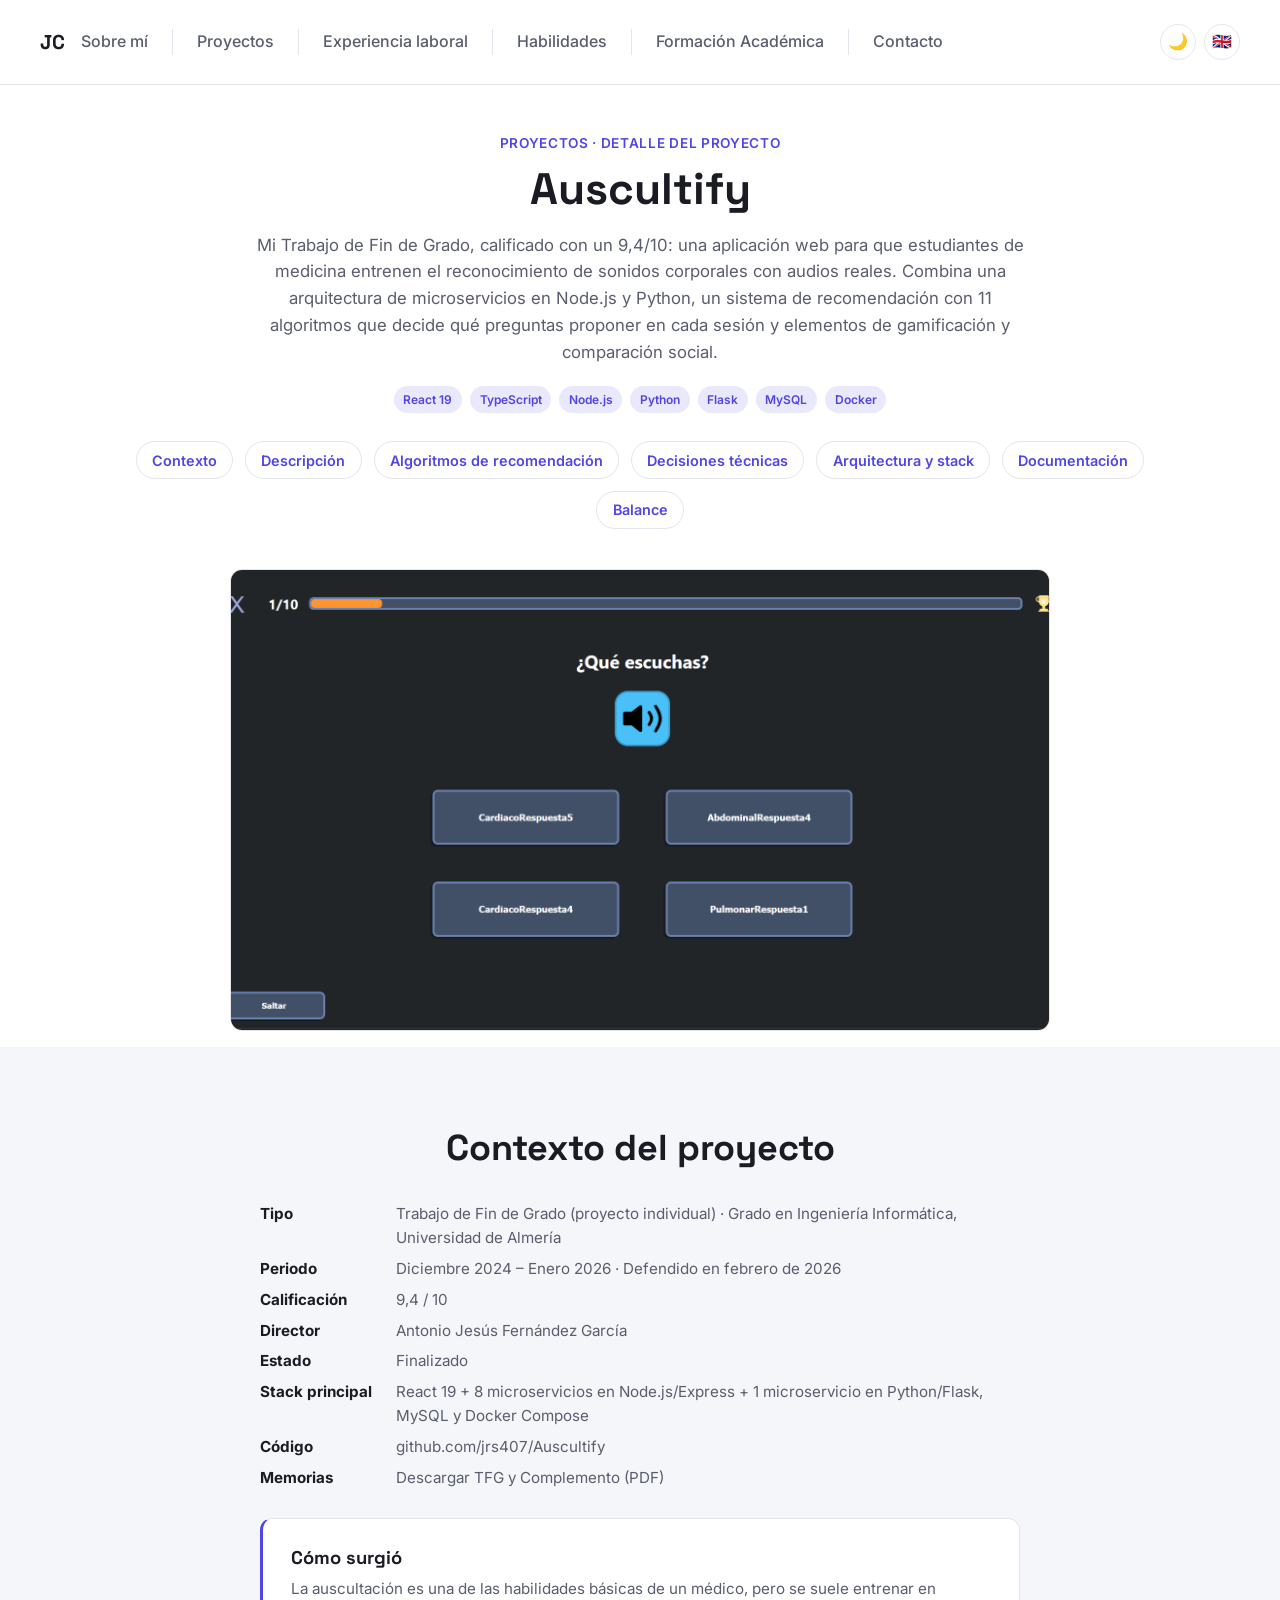
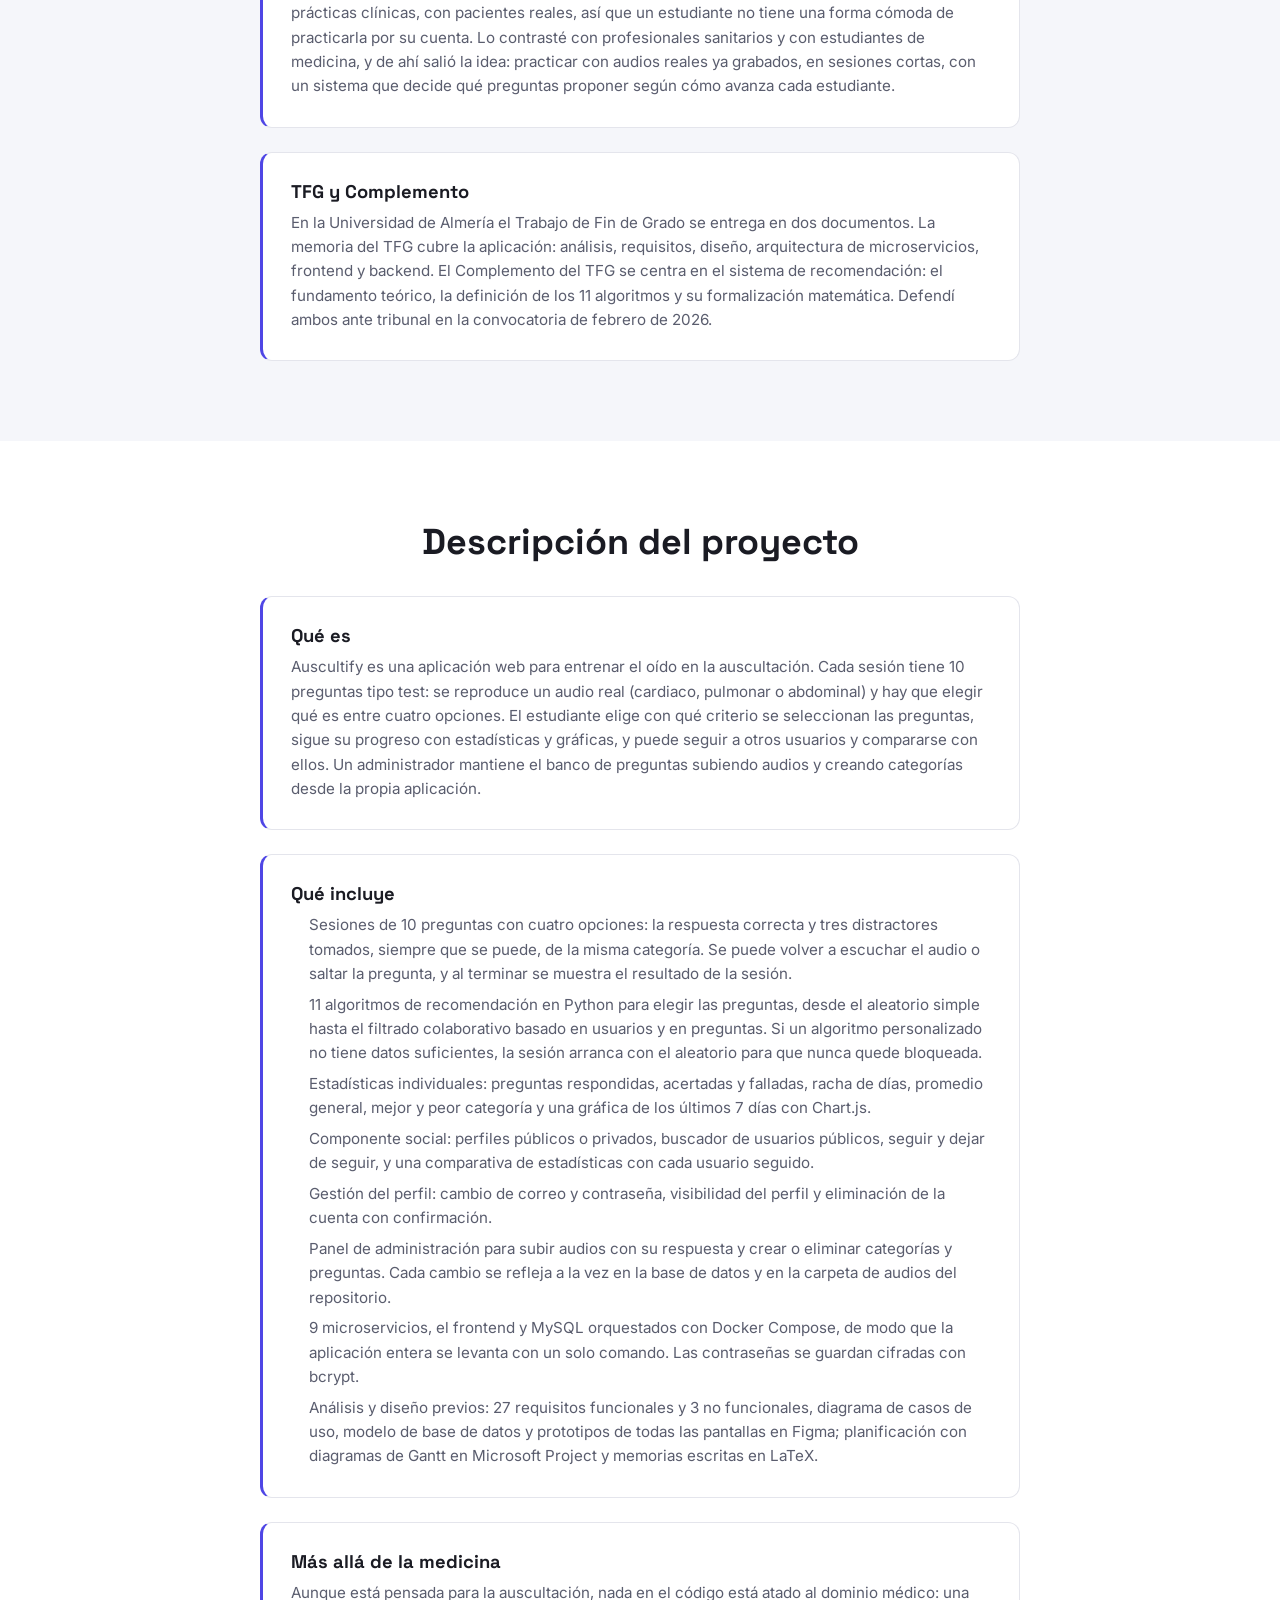
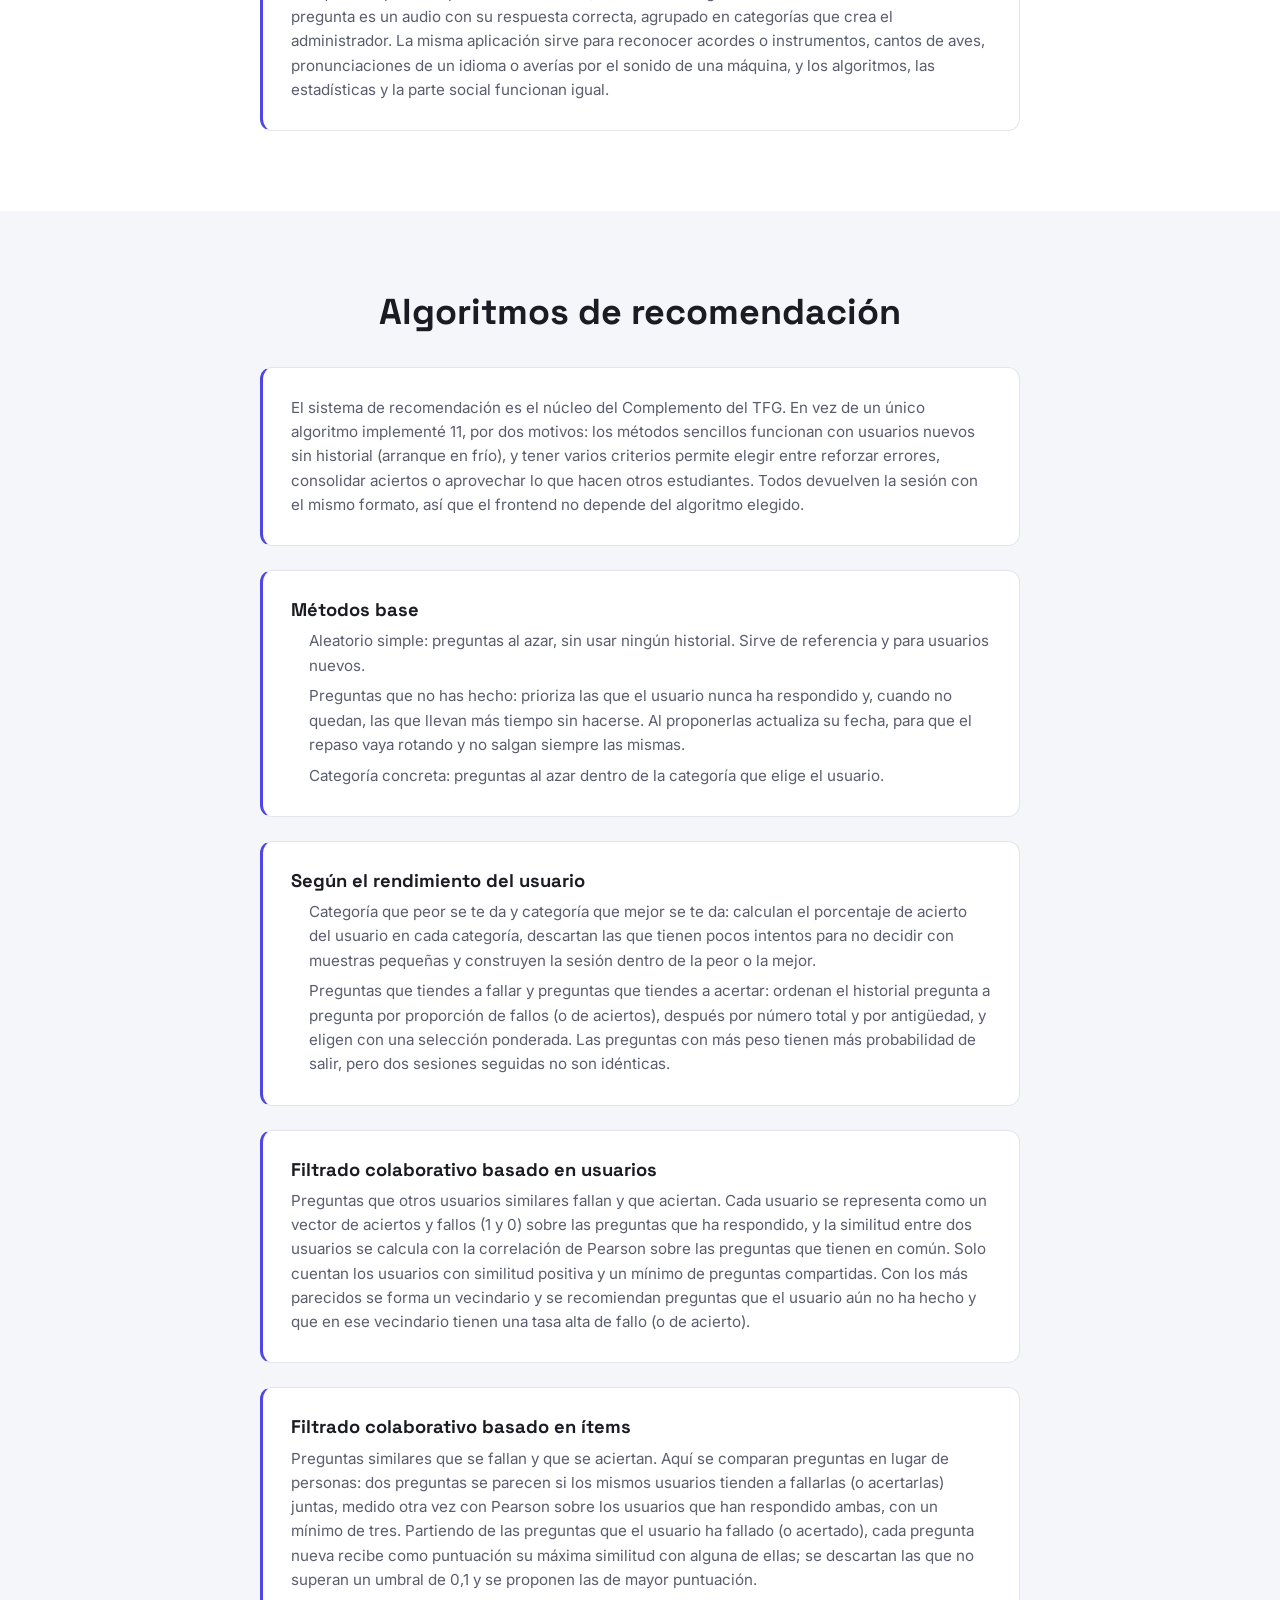
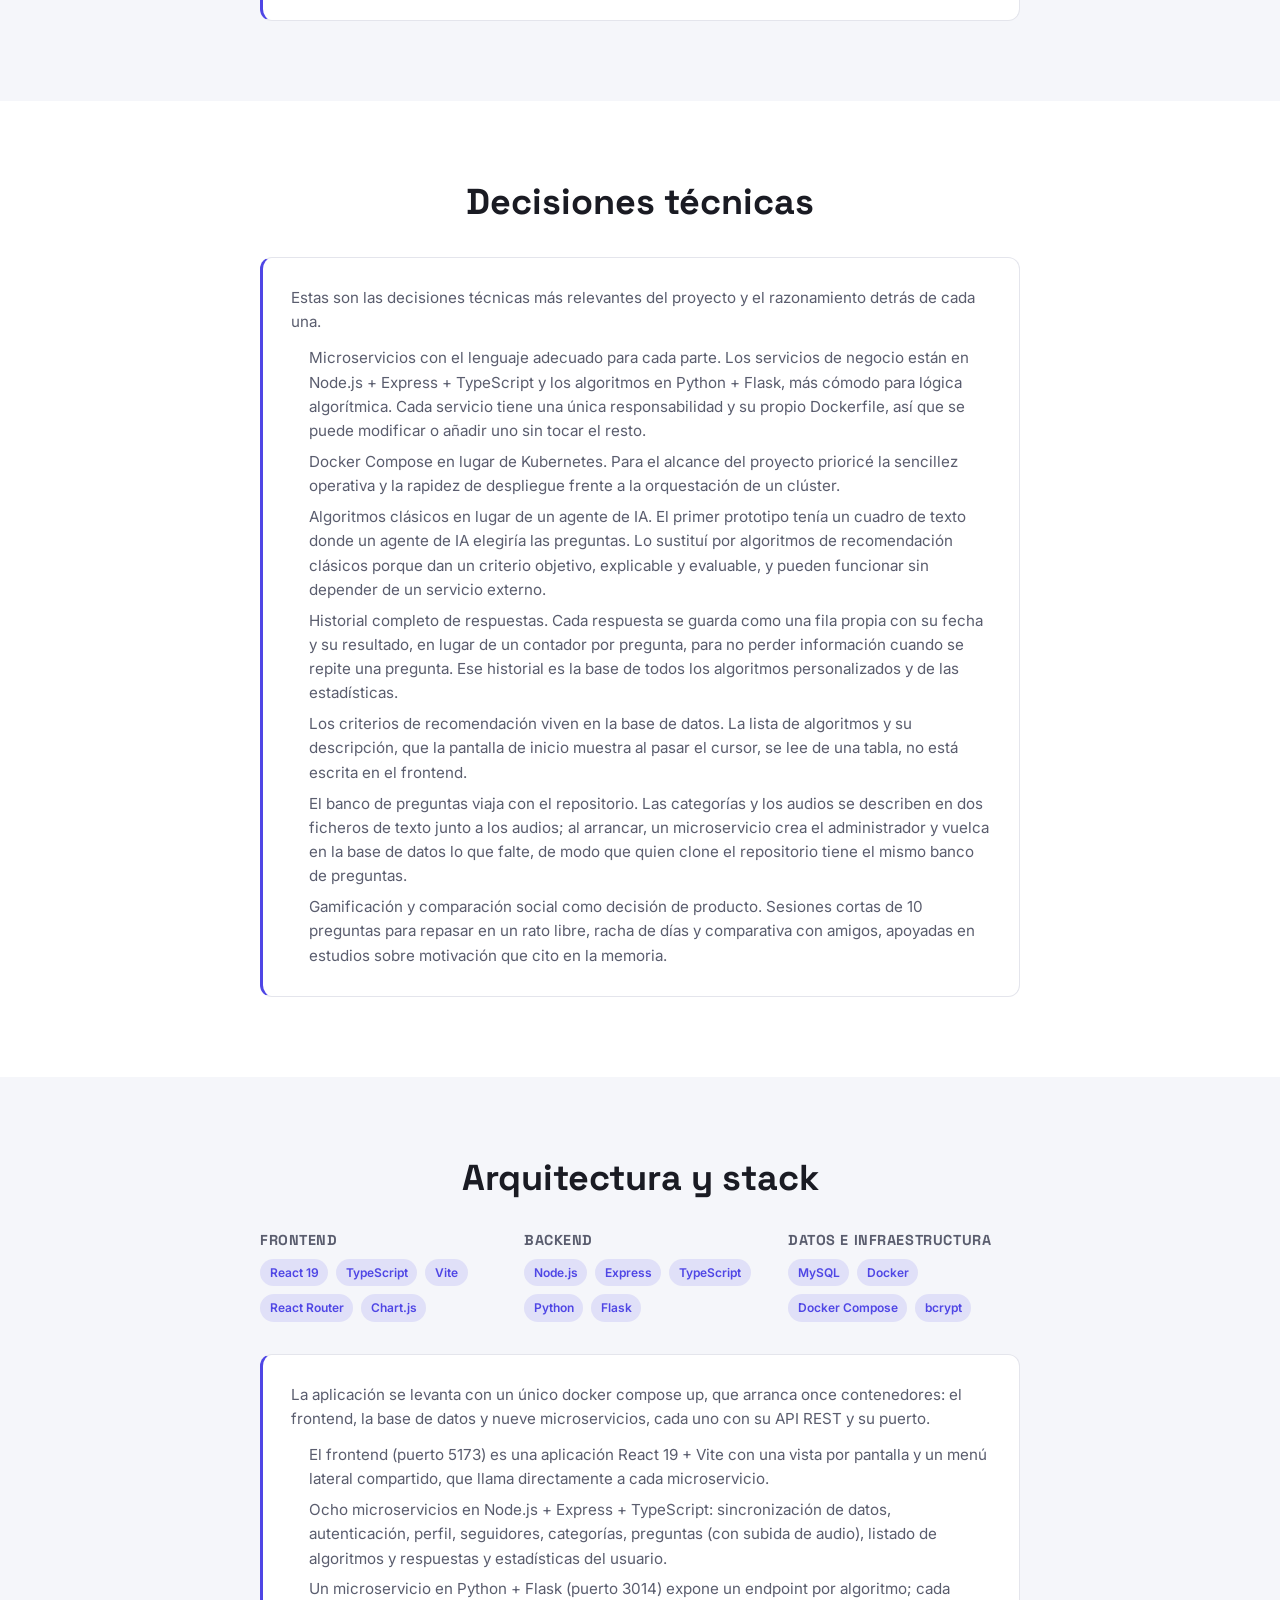
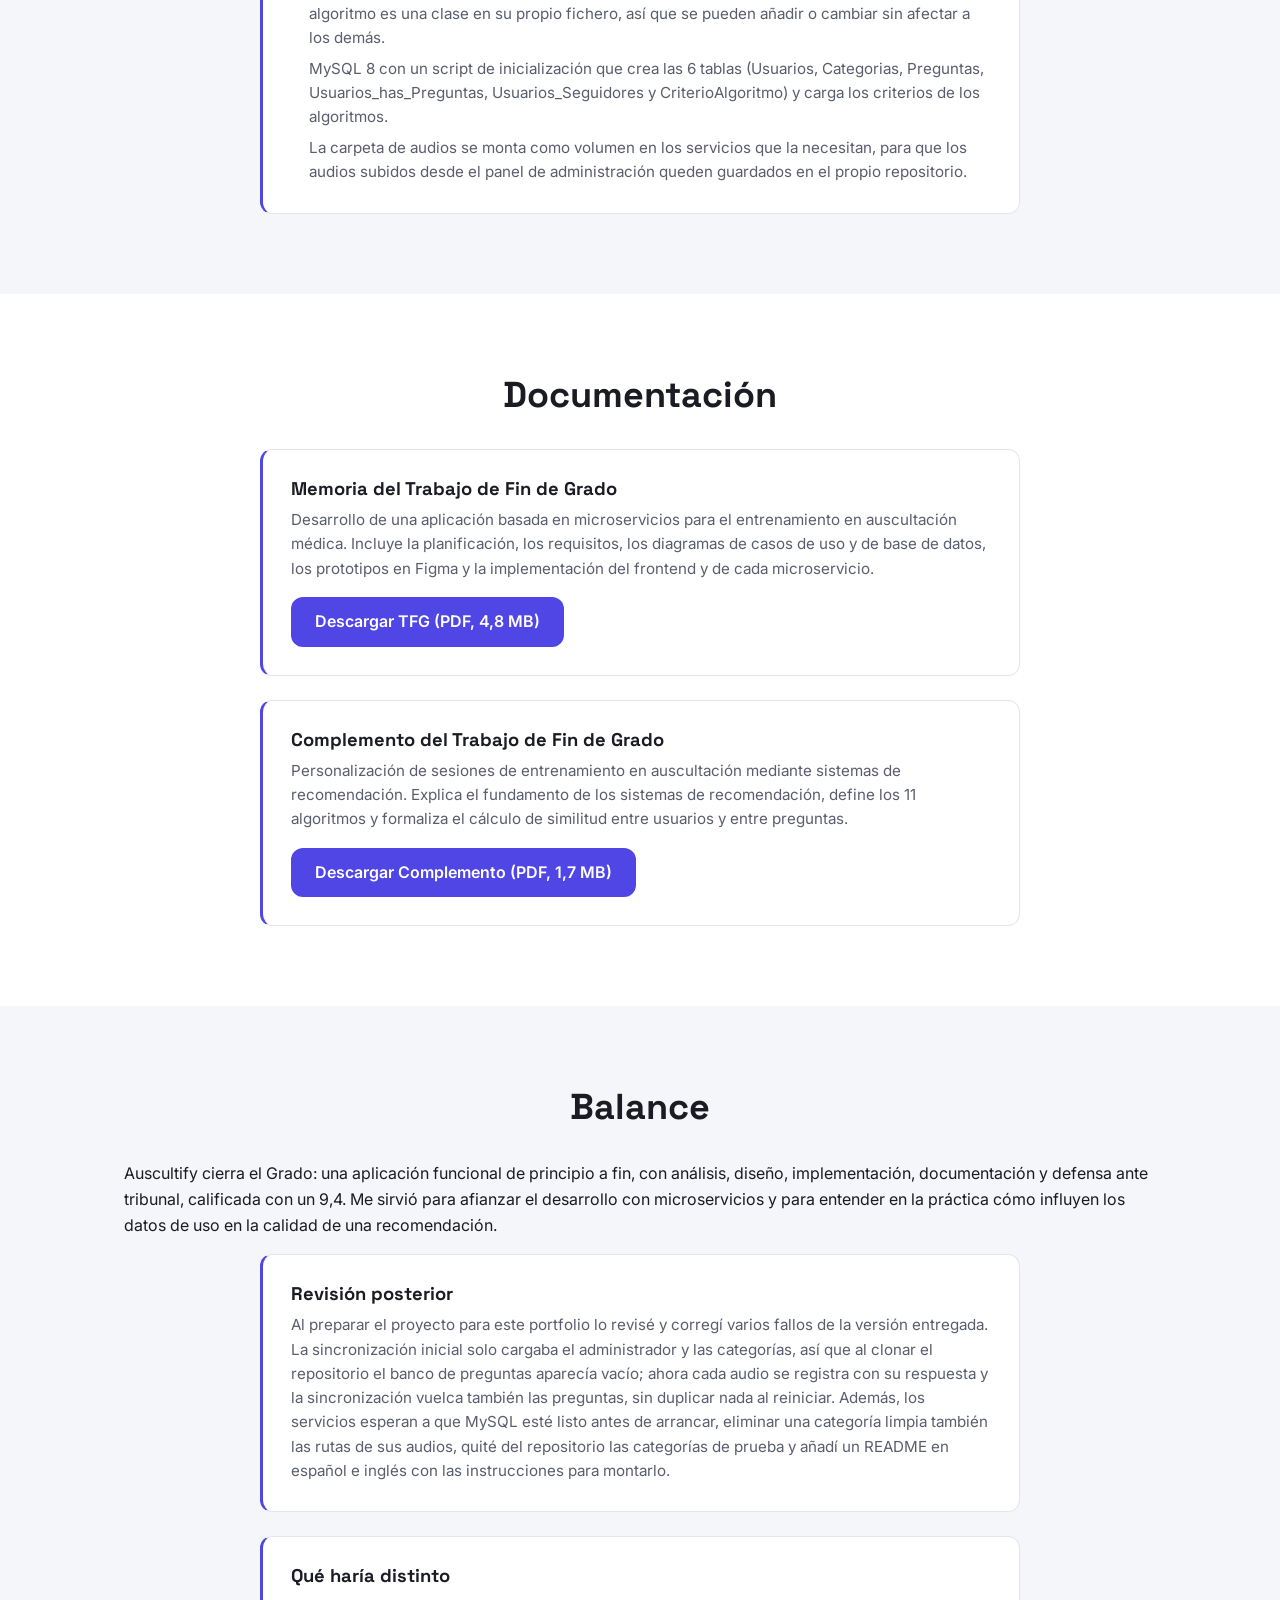
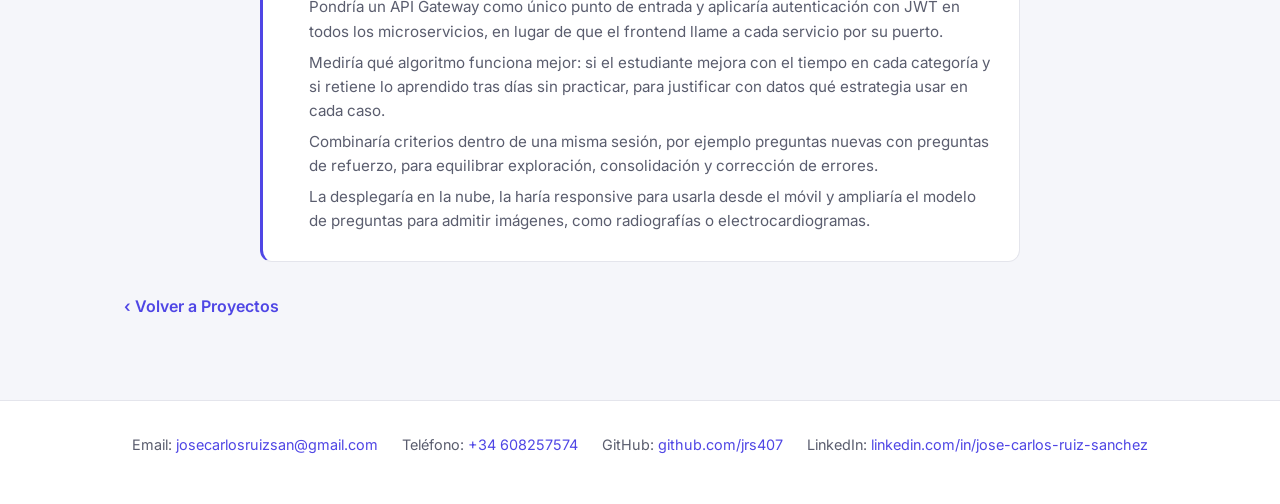
==== auscultify.html @ 60fac508 "Añadido tfg al portfolio" ====
<!DOCTYPE html>
<html lang="es" data-i18n-title="au.title">
<head>
  <meta charset="UTF-8" />
  <meta name="viewport" content="width=device-width, initial-scale=1.0" />
  <title>Auscultify · José Carlos Ruiz Sánchez</title>
  <meta name="description" content="Detalle de Auscultify, Trabajo de Fin de Grado de José Carlos Ruiz Sánchez calificado con 9,4/10: aplicación web para entrenar la auscultación médica con audios reales, 9 microservicios en Node.js y Python, 11 algoritmos de recomendación con filtrado colaborativo y despliegue con Docker Compose." />
  <meta name="author" content="José Carlos Ruiz Sánchez" />
  <meta name="keywords" content="Auscultify, Trabajo de Fin de Grado, TFG, auscultación, sistemas de recomendación, filtrado colaborativo, correlación de Pearson, microservicios, React 19, TypeScript, Node.js, Express, Python, Flask, MySQL, Docker Compose, Chart.js, José Carlos Ruiz Sánchez" />
  <link rel="canonical" href="https://jrs407.github.io/web-personal/auscultify.html" />

  <meta property="og:type" content="website" />
  <meta property="og:title" content="Auscultify · José Carlos Ruiz Sánchez" />
  <meta property="og:description" content="Auscultify (TFG, 9,4/10): entrenamiento en auscultación médica con audios reales, microservicios en Node.js y Python y 11 algoritmos de recomendación." />
  <meta property="og:url" content="https://jrs407.github.io/web-personal/auscultify.html" />
  <meta property="og:image" content="https://jrs407.github.io/web-personal/assets/img/Proyecto/auscultify.png" />
  <meta property="og:locale" content="es_ES" />

  <meta name="twitter:card" content="summary_large_image" />
  <meta name="twitter:title" content="Auscultify · José Carlos Ruiz Sánchez" />
  <meta name="twitter:description" content="Auscultify (TFG, 9,4/10): entrenamiento en auscultación médica con audios reales, microservicios en Node.js y Python y 11 algoritmos de recomendación." />
  <meta name="twitter:image" content="https://jrs407.github.io/web-personal/assets/img/Proyecto/auscultify.png" />

  <link rel="icon" href="data:," />
  <link rel="preconnect" href="https://fonts.googleapis.com" />
  <link rel="preconnect" href="https://fonts.gstatic.com" crossorigin />
  <link href="https://fonts.googleapis.com/css2?family=Space+Grotesk:wght@500;700&family=Inter:wght@400;500;600&display=swap" rel="stylesheet" />
  <link rel="stylesheet" href="assets/css/style.css" />
  <link rel="stylesheet" href="assets/css/experiencia.css" />
</head>
<body>
  <a class="skip-link" href="#main" data-i18n="skip">Saltar al contenido</a>

  <header class="site-header">
    <nav class="nav container">
      <a href="index.html" class="logo">JC</a>

      <ul class="nav-links" id="navLinks">
        <li><a href="index.html" data-i18n="nav.about">Sobre mí</a></li>
        <li><a href="proyectos.html" data-i18n="nav.projects">Proyectos</a></li>
        <li><a href="experiencia.html" data-i18n="nav.experience">Experiencia laboral</a></li>
        <li><a href="habilidades.html" data-i18n="nav.skills">Habilidades</a></li>
        <li><a href="formacion.html" data-i18n="nav.education">Formación Académica</a></li>
        <li><a href="contacto.html" data-i18n="nav.contact">Contacto</a></li>
      </ul>

      <div class="nav-actions">
        <button class="theme-toggle" id="themeToggle" data-i18n-label="themeToggle" aria-label="Cambiar tema">🌙</button>
        <button class="language-toggle" id="languageToggle" aria-label="Cambiar idioma">🇬🇧</button>
      </div>

      <button class="nav-toggle" id="navToggle" data-i18n-label="navToggle" aria-label="Abrir menú" aria-expanded="false">
        <span></span><span></span><span></span>
      </button>
    </nav>
  </header>

  <main id="main">
    <section class="exp-hero">
      <div class="container">
        <p class="exp-eyebrow" data-i18n="au.eyebrow">Proyectos · Detalle del proyecto</p>
        <h1 data-i18n="au.h1">Auscultify</h1>
        <p class="exp-lead" data-i18n="au.lead">
          Mi Trabajo de Fin de Grado, calificado con un 9,4/10: una aplicación
          web para que estudiantes de medicina entrenen el reconocimiento de
          sonidos corporales con audios reales. Combina una arquitectura de
          microservicios en Node.js y Python, un sistema de recomendación con
          11 algoritmos que decide qué preguntas proponer en cada sesión y
          elementos de gamificación y comparación social.
        </p>
        <ul class="exp-tags exp-hero-tags">
          <li>React 19</li>
          <li>TypeScript</li>
          <li>Node.js</li>
          <li>Python</li>
          <li>Flask</li>
          <li>MySQL</li>
          <li>Docker</li>
        </ul>
        <ul class="exp-detail-toc">
          <li><a href="#contexto" data-i18n="au.toc.context">Contexto</a></li>
          <li><a href="#descripcion" data-i18n="au.toc.description">Descripción</a></li>
          <li><a href="#algoritmos" data-i18n="au.toc.algorithms">Algoritmos de recomendación</a></li>
          <li><a href="#decisiones" data-i18n="au.toc.decisions">Decisiones técnicas</a></li>
          <li><a href="#arquitectura" data-i18n="au.toc.architecture">Arquitectura y stack</a></li>
          <li><a href="#documentacion" data-i18n="au.toc.docs">Documentación</a></li>
          <li><a href="#balance" data-i18n="au.toc.balance">Balance</a></li>
        </ul>

        <figure class="exp-hero-media">
          <button type="button" class="exp-hero-zoom" data-i18n-label="zoom.open" aria-label="Ampliar imagen">
            <img src="assets/img/Proyecto/auscultify.png" data-i18n-alt="au.hero.imgAlt" alt="Pantalla de una pregunta de Auscultify: botón para reproducir el audio y cuatro opciones de respuesta" draggable="false" />
          </button>
        </figure>
      </div>
    </section>

    <section class="section section-alt" id="contexto">
      <div class="container">
        <h2 class="section-title reveal-left" data-i18n="au.context.title">Contexto del proyecto</h2>

        <dl class="exp-detail-meta reveal-left">
          <dt data-i18n="au.context.type.dt">Tipo</dt>
          <dd data-i18n="au.context.type.dd">Trabajo de Fin de Grado (proyecto individual) · Grado en Ingeniería Informática, Universidad de Almería</dd>

          <dt data-i18n="au.context.period.dt">Periodo</dt>
          <dd data-i18n="au.context.period.dd">Diciembre 2024 – Enero 2026 · Defendido en febrero de 2026</dd>

          <dt data-i18n="au.context.grade.dt">Calificación</dt>
          <dd data-i18n="au.context.grade.dd">9,4 / 10</dd>

          <dt data-i18n="au.context.director.dt">Director</dt>
          <dd>Antonio Jesús Fernández García</dd>

          <dt data-i18n="au.context.status.dt">Estado</dt>
          <dd data-i18n="au.context.status.dd">Finalizado</dd>

          <dt data-i18n="au.context.stack.dt">Stack principal</dt>
          <dd data-i18n="au.context.stack.dd">React 19 + 8 microservicios en Node.js/Express + 1 microservicio en Python/Flask, MySQL y Docker Compose</dd>

          <dt data-i18n="au.context.code.dt">Código</dt>
          <dd><a href="https://github.com/jrs407/Auscultify" target="_blank" rel="noopener" data-i18n="au.context.code.dd">github.com/jrs407/Auscultify</a></dd>

          <dt data-i18n="au.context.docs.dt">Memorias</dt>
          <dd><a href="#documentacion" data-i18n="au.context.docs.dd">Descargar TFG y Complemento (PDF)</a></dd>
        </dl>

        <div class="exp-detail-card reveal-left reveal-2">
          <h3 data-i18n="au.context.origin.h3">Cómo surgió</h3>
          <p data-i18n="au.context.origin.p">
            La auscultación es una de las habilidades básicas de un médico, pero
            se suele entrenar en prácticas clínicas, con pacientes reales, así
            que un estudiante no tiene una forma cómoda de practicarla por su
            cuenta. Lo contrasté con profesionales sanitarios y con estudiantes
            de medicina, y de ahí salió la idea: practicar con audios reales ya
            grabados, en sesiones cortas, con un sistema que decide qué
            preguntas proponer según cómo avanza cada estudiante.
          </p>
        </div>

        <div class="exp-detail-card reveal-left reveal-3">
          <h3 data-i18n="au.context.parts.h3">TFG y Complemento</h3>
          <p data-i18n="au.context.parts.p">
            En la Universidad de Almería el Trabajo de Fin de Grado se entrega
            en dos documentos. La memoria del TFG cubre la aplicación: análisis,
            requisitos, diseño, arquitectura de microservicios, frontend y
            backend. El Complemento del TFG se centra en el sistema de
            recomendación: el fundamento teórico, la definición de los 11
            algoritmos y su formalización matemática. Defendí ambos ante
            tribunal en la convocatoria de febrero de 2026.
          </p>
        </div>
      </div>
    </section>

    <section class="section" id="descripcion">
      <div class="container">
        <h2 class="section-title reveal-left" data-i18n="au.desc.title">Descripción del proyecto</h2>

        <div class="exp-detail-card reveal-left">
          <h3 data-i18n="au.desc.what.h3">Qué es</h3>
          <p data-i18n="au.desc.what.p">
            Auscultify es una aplicación web para entrenar el oído en la
            auscultación. Cada sesión tiene 10 preguntas tipo test: se reproduce
            un audio real (cardiaco, pulmonar o abdominal) y hay que elegir qué
            es entre cuatro opciones. El estudiante elige con qué criterio se
            seleccionan las preguntas, sigue su progreso con estadísticas y
            gráficas, y puede seguir a otros usuarios y compararse con ellos.
            Un administrador mantiene el banco de preguntas subiendo audios y
            creando categorías desde la propia aplicación.
          </p>
        </div>

        <div class="exp-detail-card reveal-left reveal-2">
          <h3 data-i18n="au.desc.includes.h3">Qué incluye</h3>
          <ul>
            <li data-i18n="au.desc.includes.li1">Sesiones de 10 preguntas con cuatro opciones: la respuesta correcta y tres distractores tomados, siempre que se puede, de la misma categoría. Se puede volver a escuchar el audio o saltar la pregunta, y al terminar se muestra el resultado de la sesión.</li>
            <li data-i18n="au.desc.includes.li2">11 algoritmos de recomendación en Python para elegir las preguntas, desde el aleatorio simple hasta el filtrado colaborativo basado en usuarios y en preguntas. Si un algoritmo personalizado no tiene datos suficientes, la sesión arranca con el aleatorio para que nunca quede bloqueada.</li>
            <li data-i18n="au.desc.includes.li3">Estadísticas individuales: preguntas respondidas, acertadas y falladas, racha de días, promedio general, mejor y peor categoría y una gráfica de los últimos 7 días con Chart.js.</li>
            <li data-i18n="au.desc.includes.li4">Componente social: perfiles públicos o privados, buscador de usuarios públicos, seguir y dejar de seguir, y una comparativa de estadísticas con cada usuario seguido.</li>
            <li data-i18n="au.desc.includes.li5">Gestión del perfil: cambio de correo y contraseña, visibilidad del perfil y eliminación de la cuenta con confirmación.</li>
            <li data-i18n="au.desc.includes.li6">Panel de administración para subir audios con su respuesta y crear o eliminar categorías y preguntas. Cada cambio se refleja a la vez en la base de datos y en la carpeta de audios del repositorio.</li>
            <li data-i18n="au.desc.includes.li7">9 microservicios, el frontend y MySQL orquestados con Docker Compose, de modo que la aplicación entera se levanta con un solo comando. Las contraseñas se guardan cifradas con bcrypt.</li>
            <li data-i18n="au.desc.includes.li8">Análisis y diseño previos: 27 requisitos funcionales y 3 no funcionales, diagrama de casos de uso, modelo de base de datos y prototipos de todas las pantallas en Figma; planificación con diagramas de Gantt en Microsoft Project y memorias escritas en LaTeX.</li>
          </ul>
        </div>

        <div class="exp-detail-card reveal-left reveal-3">
          <h3 data-i18n="au.desc.beyond.h3">Más allá de la medicina</h3>
          <p data-i18n="au.desc.beyond.p">
            Aunque está pensada para la auscultación, nada en el código está
            atado al dominio médico: una pregunta es un audio con su respuesta
            correcta, agrupado en categorías que crea el administrador. La misma
            aplicación sirve para reconocer acordes o instrumentos, cantos de
            aves, pronunciaciones de un idioma o averías por el sonido de una
            máquina, y los algoritmos, las estadísticas y la parte social
            funcionan igual.
          </p>
        </div>
      </div>
    </section>

    <section class="section section-alt" id="algoritmos">
      <div class="container">
        <h2 class="section-title reveal-left" data-i18n="au.algo.title">Algoritmos de recomendación</h2>

        <div class="exp-detail-card reveal-left">
          <p data-i18n="au.algo.p">
            El sistema de recomendación es el núcleo del Complemento del TFG.
            En vez de un único algoritmo implementé 11, por dos motivos: los
            métodos sencillos funcionan con usuarios nuevos sin historial
            (arranque en frío), y tener varios criterios permite elegir entre
            reforzar errores, consolidar aciertos o aprovechar lo que hacen
            otros estudiantes. Todos devuelven la sesión con el mismo formato,
            así que el frontend no depende del algoritmo elegido.
          </p>
        </div>

        <div class="exp-detail-card reveal-left reveal-2">
          <h3 data-i18n="au.algo.base.h3">Métodos base</h3>
          <ul>
            <li data-i18n="au.algo.base.li1">Aleatorio simple: preguntas al azar, sin usar ningún historial. Sirve de referencia y para usuarios nuevos.</li>
            <li data-i18n="au.algo.base.li2">Preguntas que no has hecho: prioriza las que el usuario nunca ha respondido y, cuando no quedan, las que llevan más tiempo sin hacerse. Al proponerlas actualiza su fecha, para que el repaso vaya rotando y no salgan siempre las mismas.</li>
            <li data-i18n="au.algo.base.li3">Categoría concreta: preguntas al azar dentro de la categoría que elige el usuario.</li>
          </ul>
        </div>

        <div class="exp-detail-card reveal-left reveal-2">
          <h3 data-i18n="au.algo.perf.h3">Según el rendimiento del usuario</h3>
          <ul>
            <li data-i18n="au.algo.perf.li1">Categoría que peor se te da y categoría que mejor se te da: calculan el porcentaje de acierto del usuario en cada categoría, descartan las que tienen pocos intentos para no decidir con muestras pequeñas y construyen la sesión dentro de la peor o la mejor.</li>
            <li data-i18n="au.algo.perf.li2">Preguntas que tiendes a fallar y preguntas que tiendes a acertar: ordenan el historial pregunta a pregunta por proporción de fallos (o de aciertos), después por número total y por antigüedad, y eligen con una selección ponderada. Las preguntas con más peso tienen más probabilidad de salir, pero dos sesiones seguidas no son idénticas.</li>
          </ul>
        </div>

        <div class="exp-detail-card reveal-left reveal-3">
          <h3 data-i18n="au.algo.user.h3">Filtrado colaborativo basado en usuarios</h3>
          <p data-i18n="au.algo.user.p">
            Preguntas que otros usuarios similares fallan y que aciertan. Cada
            usuario se representa como un vector de aciertos y fallos (1 y 0)
            sobre las preguntas que ha respondido, y la similitud entre dos
            usuarios se calcula con la correlación de Pearson sobre las
            preguntas que tienen en común. Solo cuentan los usuarios con
            similitud positiva y un mínimo de preguntas compartidas. Con los
            más parecidos se forma un vecindario y se recomiendan preguntas que
            el usuario aún no ha hecho y que en ese vecindario tienen una tasa
            alta de fallo (o de acierto).
          </p>
        </div>

        <div class="exp-detail-card reveal-left reveal-3">
          <h3 data-i18n="au.algo.item.h3">Filtrado colaborativo basado en ítems</h3>
          <p data-i18n="au.algo.item.p">
            Preguntas similares que se fallan y que se aciertan. Aquí se
            comparan preguntas en lugar de personas: dos preguntas se parecen
            si los mismos usuarios tienden a fallarlas (o acertarlas) juntas,
            medido otra vez con Pearson sobre los usuarios que han respondido
            ambas, con un mínimo de tres. Partiendo de las preguntas que el
            usuario ha fallado (o acertado), cada pregunta nueva recibe como
            puntuación su máxima similitud con alguna de ellas; se descartan
            las que no superan un umbral de 0,1 y se proponen las de mayor
            puntuación.
          </p>
        </div>
      </div>
    </section>

    <section class="section" id="decisiones">
      <div class="container">
        <h2 class="section-title reveal-left" data-i18n="au.decisions.title">Decisiones técnicas</h2>

        <div class="exp-detail-card reveal-left">
          <p data-i18n="au.decisions.p">
            Estas son las decisiones técnicas más relevantes del proyecto y el
            razonamiento detrás de cada una.
          </p>
          <ul>
            <li data-i18n="au.decisions.li1">Microservicios con el lenguaje adecuado para cada parte. Los servicios de negocio están en Node.js + Express + TypeScript y los algoritmos en Python + Flask, más cómodo para lógica algorítmica. Cada servicio tiene una única responsabilidad y su propio Dockerfile, así que se puede modificar o añadir uno sin tocar el resto.</li>
            <li data-i18n="au.decisions.li2">Docker Compose en lugar de Kubernetes. Para el alcance del proyecto prioricé la sencillez operativa y la rapidez de despliegue frente a la orquestación de un clúster.</li>
            <li data-i18n="au.decisions.li3">Algoritmos clásicos en lugar de un agente de IA. El primer prototipo tenía un cuadro de texto donde un agente de IA elegiría las preguntas. Lo sustituí por algoritmos de recomendación clásicos porque dan un criterio objetivo, explicable y evaluable, y pueden funcionar sin depender de un servicio externo.</li>
            <li data-i18n="au.decisions.li4">Historial completo de respuestas. Cada respuesta se guarda como una fila propia con su fecha y su resultado, en lugar de un contador por pregunta, para no perder información cuando se repite una pregunta. Ese historial es la base de todos los algoritmos personalizados y de las estadísticas.</li>
            <li data-i18n="au.decisions.li5">Los criterios de recomendación viven en la base de datos. La lista de algoritmos y su descripción, que la pantalla de inicio muestra al pasar el cursor, se lee de una tabla, no está escrita en el frontend.</li>
            <li data-i18n="au.decisions.li6">El banco de preguntas viaja con el repositorio. Las categorías y los audios se describen en dos ficheros de texto junto a los audios; al arrancar, un microservicio crea el administrador y vuelca en la base de datos lo que falte, de modo que quien clone el repositorio tiene el mismo banco de preguntas.</li>
            <li data-i18n="au.decisions.li7">Gamificación y comparación social como decisión de producto. Sesiones cortas de 10 preguntas para repasar en un rato libre, racha de días y comparativa con amigos, apoyadas en estudios sobre motivación que cito en la memoria.</li>
          </ul>
        </div>
      </div>
    </section>

    <section class="section section-alt" id="arquitectura">
      <div class="container">
        <h2 class="section-title reveal-left" data-i18n="au.arch.title">Arquitectura y stack</h2>

        <div class="exp-detail-tech reveal-left">
          <div>
            <h3 data-i18n="au.arch.frontend.h3">Frontend</h3>
            <ul class="exp-tags">
              <li>React 19</li>
              <li>TypeScript</li>
              <li>Vite</li>
              <li>React Router</li>
              <li>Chart.js</li>
            </ul>
          </div>
          <div>
            <h3 data-i18n="au.arch.backend.h3">Backend</h3>
            <ul class="exp-tags">
              <li>Node.js</li>
              <li>Express</li>
              <li>TypeScript</li>
              <li>Python</li>
              <li>Flask</li>
            </ul>
          </div>
          <div>
            <h3 data-i18n="au.arch.infra.h3">Datos e infraestructura</h3>
            <ul class="exp-tags">
              <li>MySQL</li>
              <li>Docker</li>
              <li>Docker Compose</li>
              <li>bcrypt</li>
            </ul>
          </div>
        </div>

        <div class="exp-detail-card reveal-left">
          <p data-i18n="au.arch.detail.p">
            La aplicación se levanta con un único docker compose up, que arranca
            once contenedores: el frontend, la base de datos y nueve
            microservicios, cada uno con su API REST y su puerto.
          </p>
          <ul>
            <li data-i18n="au.arch.detail.li1">El frontend (puerto 5173) es una aplicación React 19 + Vite con una vista por pantalla y un menú lateral compartido, que llama directamente a cada microservicio.</li>
            <li data-i18n="au.arch.detail.li2">Ocho microservicios en Node.js + Express + TypeScript: sincronización de datos, autenticación, perfil, seguidores, categorías, preguntas (con subida de audio), listado de algoritmos y respuestas y estadísticas del usuario.</li>
            <li data-i18n="au.arch.detail.li3">Un microservicio en Python + Flask (puerto 3014) expone un endpoint por algoritmo; cada algoritmo es una clase en su propio fichero, así que se pueden añadir o cambiar sin afectar a los demás.</li>
            <li data-i18n="au.arch.detail.li4">MySQL 8 con un script de inicialización que crea las 6 tablas (Usuarios, Categorias, Preguntas, Usuarios_has_Preguntas, Usuarios_Seguidores y CriterioAlgoritmo) y carga los criterios de los algoritmos.</li>
            <li data-i18n="au.arch.detail.li5">La carpeta de audios se monta como volumen en los servicios que la necesitan, para que los audios subidos desde el panel de administración queden guardados en el propio repositorio.</li>
          </ul>
        </div>
      </div>
    </section>

    <section class="section" id="documentacion">
      <div class="container">
        <h2 class="section-title reveal-left" data-i18n="au.docs.title">Documentación</h2>

        <div class="exp-detail-card reveal-left">
          <h3 data-i18n="au.docs.tfg.h3">Memoria del Trabajo de Fin de Grado</h3>
          <p data-i18n="au.docs.tfg.p">
            Desarrollo de una aplicación basada en microservicios para el
            entrenamiento en auscultación médica. Incluye la planificación, los
            requisitos, los diagramas de casos de uso y de base de datos, los
            prototipos en Figma y la implementación del frontend y de cada
            microservicio.
          </p>
          <div class="exp-downloads">
            <a class="btn btn-primary" href="assets/TFG%20y%20CTFG/TFG_Jose_Carlos_Ruiz_Sanchez-1.pdf" download data-i18n="au.docs.tfg.cta">Descargar TFG (PDF, 4,8 MB)</a>
          </div>
        </div>

        <div class="exp-detail-card reveal-left reveal-2">
          <h3 data-i18n="au.docs.ctfg.h3">Complemento del Trabajo de Fin de Grado</h3>
          <p data-i18n="au.docs.ctfg.p">
            Personalización de sesiones de entrenamiento en auscultación
            mediante sistemas de recomendación. Explica el fundamento de los
            sistemas de recomendación, define los 11 algoritmos y formaliza el
            cálculo de similitud entre usuarios y entre preguntas.
          </p>
          <div class="exp-downloads">
            <a class="btn btn-primary" href="assets/TFG%20y%20CTFG/CTFG_Jose_Carlos_Ruiz_Sanchez-1.pdf" download data-i18n="au.docs.ctfg.cta">Descargar Complemento (PDF, 1,7 MB)</a>
          </div>
        </div>
      </div>
    </section>

    <section class="section section-alt" id="balance">
      <div class="container">
        <h2 class="section-title reveal-left" data-i18n="au.balance.title">Balance</h2>
        <p class="reveal-left" data-i18n="au.balance.lead">
          Auscultify cierra el Grado: una aplicación funcional de principio a
          fin, con análisis, diseño, implementación, documentación y defensa
          ante tribunal, calificada con un 9,4. Me sirvió para afianzar el
          desarrollo con microservicios y para entender en la práctica cómo
          influyen los datos de uso en la calidad de una recomendación.
        </p>

        <div class="exp-detail-card reveal-left">
          <h3 data-i18n="au.balance.review.h3">Revisión posterior</h3>
          <p data-i18n="au.balance.review.p">
            Al preparar el proyecto para este portfolio lo revisé y corregí
            varios fallos de la versión entregada. La sincronización inicial
            solo cargaba el administrador y las categorías, así que al clonar el
            repositorio el banco de preguntas aparecía vacío; ahora cada audio
            se registra con su respuesta y la sincronización vuelca también las
            preguntas, sin duplicar nada al reiniciar. Además, los servicios
            esperan a que MySQL esté listo antes de arrancar, eliminar una
            categoría limpia también las rutas de sus audios, quité del
            repositorio las categorías de prueba y añadí un README en español e
            inglés con las instrucciones para montarlo.
          </p>
        </div>

        <div class="exp-detail-card reveal-left reveal-2">
          <h3 data-i18n="au.balance.different.h3">Qué haría distinto</h3>
          <ul>
            <li data-i18n="au.balance.different.li1">Pondría un API Gateway como único punto de entrada y aplicaría autenticación con JWT en todos los microservicios, en lugar de que el frontend llame a cada servicio por su puerto.</li>
            <li data-i18n="au.balance.different.li2">Mediría qué algoritmo funciona mejor: si el estudiante mejora con el tiempo en cada categoría y si retiene lo aprendido tras días sin practicar, para justificar con datos qué estrategia usar en cada caso.</li>
            <li data-i18n="au.balance.different.li3">Combinaría criterios dentro de una misma sesión, por ejemplo preguntas nuevas con preguntas de refuerzo, para equilibrar exploración, consolidación y corrección de errores.</li>
            <li data-i18n="au.balance.different.li4">La desplegaría en la nube, la haría responsive para usarla desde el móvil y ampliaría el modelo de preguntas para admitir imágenes, como radiografías o electrocardiogramas.</li>
          </ul>
        </div>

        <a class="exp-back-link reveal-left" href="proyectos.html" data-i18n="au.balance.back">&#8249; Volver a Proyectos</a>
      </div>
    </section>
  </main>

  <footer class="site-footer">
    <div class="container">
      <ul class="footer-contact">
        <li data-i18n-html="footer.email">Email: <a href="mailto:josecarlosruizsan@gmail.com">josecarlosruizsan@gmail.com</a></li>
        <li data-i18n-html="footer.phone">Teléfono: <a href="tel:+34608257574">+34 608257574</a></li>
        <li>GitHub: <a href="https://github.com/jrs407">github.com/jrs407</a></li>
        <li>LinkedIn: <a href="https://www.linkedin.com/in/jose-carlos-ruiz-sanchez/">linkedin.com/in/jose-carlos-ruiz-sanchez</a></li>
      </ul>
    </div>
  </footer>

  <script src="assets/js/script.js"></script>
  <script src="assets/js/experiencia.js"></script>
</body>
</html>
---- assets/css/style.css ----
:root {
  --bg: #ffffff;
  --bg-alt: #f5f6fa;
  --text: #1a1b23;
  --text-muted: #5a5d6e;
  --accent: #4f46e5;
  --accent-contrast: #ffffff;
  --border: #e4e5ec;
  --radius: 12px;
  --font-heading: "Space Grotesk", "Segoe UI", sans-serif;
  --font-body: "Inter", "Segoe UI", sans-serif;
  --max-width: 1080px;
}

[data-theme="dark"] {
  --bg: #12131a;
  --bg-alt: #1a1c26;
  --text: #f2f3f7;
  --text-muted: #a3a6b8;
  --accent: #818cf8;
  --accent-contrast: #12131a;
  --border: #2a2d3a;
}

* {
  box-sizing: border-box;
}

html {
  scroll-behavior: smooth;
}

body {
  margin: 0;
  min-height: 100vh;
  display: flex;
  flex-direction: column;
  background: var(--bg);
  color: var(--text);
  font-family: var(--font-body);
  line-height: 1.6;
  transition: background 0.2s ease, color 0.2s ease;
}

#main {
  flex: 1 0 auto;
}

.site-footer {
  flex-shrink: 0;
}

h1, h2, h3 {
  font-family: var(--font-heading);
  line-height: 1.2;
  margin: 0 0 0.5em;
}

p {
  margin: 0 0 1em;
}

a {
  color: inherit;
  text-decoration: none;
}

ul {
  list-style: none;
  margin: 0;
  padding: 0;
}

img {
  max-width: 100%;
  display: block;
}

.container {
  max-width: var(--max-width);
  margin: 0 auto;
  padding: 0 1.5rem;
}

.skip-link {
  position: absolute;
  left: -9999px;
  top: 0;
  background: var(--accent);
  color: var(--accent-contrast);
  padding: 0.75rem 1rem;
  z-index: 100;
}

.skip-link:focus {
  left: 1rem;
  top: 1rem;
}

/* Header */
.site-header {
  position: sticky;
  top: 0;
  background: color-mix(in srgb, var(--bg) 85%, transparent);
  backdrop-filter: blur(8px);
  border-bottom: 1px solid var(--border);
  z-index: 50;
}

.nav {
  display: flex;
  align-items: center;
  justify-content: space-between;
  max-width: none;
  padding: 1.5rem 2.5rem;
  gap: 1rem;
}

.logo {
  font-family: var(--font-heading);
  font-weight: 700;
  font-size: 1.25rem;
}

.logo span {
  color: var(--accent);
}

.nav-links {
  display: flex;
  gap: 1.5rem;
  font-weight: 500;
  margin-right: auto;
}

.nav-links li + li {
  border-left: 1px solid var(--border);
  padding-left: 1.5rem;
}

.nav-actions {
  display: flex;
  align-items: center;
  gap: 0.5rem;
}

.nav-links a {
  color: var(--text-muted);
  transition: color 0.15s ease;
}

.nav-links a:hover,
.nav-links a:focus-visible {
  color: var(--accent);
}

.nav-toggle {
  display: none;
  flex-direction: column;
  gap: 4px;
  background: none;
  border: none;
  cursor: pointer;
  padding: 0.5rem;
  margin-left: auto;
}

.nav-toggle span {
  width: 22px;
  height: 2px;
  background: var(--text);
  transition: transform 0.2s ease, opacity 0.2s ease;
}

.theme-toggle {
  background: none;
  border: 1px solid var(--border);
  border-radius: 999px;
  width: 2.25rem;
  height: 2.25rem;
  cursor: pointer;
  font-size: 1rem;
  line-height: 1;
}

.language-toggle {
  background: none;
  border: 1px solid var(--border);
  border-radius: 999px;
  width: 2.25rem;
  height: 2.25rem;
  cursor: pointer;
  font-size: 1rem;
  line-height: 1;
}

/* Hero */
.hero {
  padding: 2.5rem 1.5rem 5rem;
  text-align: center;
  max-width: 1100px;
}

.hero-intro {
  display: flex;
  align-items: center;
  justify-content: space-between;
  gap: 3rem;
  text-align: left;
  margin: 3rem 0;
  margin-left: calc(min(0px, calc(50% - 50vw + 5rem)) / 2);
}

.hero-image {
  flex: 0 0 36%;
  border-radius: var(--radius);
  overflow: hidden;
  border: 1px solid var(--border);
  background: var(--bg-alt);
}

.hero-image img {
  width: 100%;
  height: 100%;
  aspect-ratio: 1 / 1;
  object-fit: cover;
}

.hero-copy {
  flex: 0 0 50%;
  transform: translateY(-4.5rem);
}

.hero-intro-title {
  font-size: clamp(1.7rem, 3vw, 2.25rem);
  margin-bottom: 1rem;
}

.hero-intro-text {
  color: var(--text-muted);
  margin: 0;
  font-size: 1.10rem;
  line-height: 1.7;
  max-width: 60ch;
  text-align: justify;
  text-justify: inter-word;
  hyphens: none;
}

.hero-eyebrow {
  color: var(--accent);
  font-weight: 600;
  letter-spacing: 0.05em;
  text-transform: uppercase;
  font-size: 0.85rem;
}

.hero h1 {
  font-size: clamp(1.9rem, 4vw, 2.75rem);
}

.hero-role {
  color: var(--text-muted);
  font-size: 1.25rem;
  font-weight: 500;
}

.hero-text {
  color: var(--text-muted);
  max-width: 560px;
  margin-left: auto;
  margin-right: auto;
}

.hero-actions {
  display: flex;
  flex-direction: column;
  gap: 1rem;
  align-items: center;
  width: 50%;
  margin: -10rem 0 1.5rem auto;
}

.hero-actions-row {
  display: flex;
  gap: 1rem;
  justify-content: center;
  flex-wrap: nowrap;
}

.btn {
  display: inline-block;
  padding: 0.75rem 1.5rem;
  border-radius: var(--radius);
  font-weight: 600;
  white-space: nowrap;
  transition: transform 0.15s ease, opacity 0.15s ease;
}

.btn:hover {
  transform: translateY(-2px);
}

.btn-primary {
  background: var(--accent);
  color: var(--accent-contrast);
}

.btn-ghost {
  border: 1px solid var(--border);
}

.hero-social {
  display: flex;
  gap: 1.5rem;
  justify-content: center;
  width: 50%;
  margin-left: auto;
  color: var(--text-muted);
  font-weight: 500;
}

.hero-social a:hover {
  color: var(--accent);
}

/* Sections */
.section {
  padding: 5rem 0;
}

#projects {
  padding-top: 11rem;
}

.reveal-left {
  opacity: 0;
  transform: translateX(-60px);
  transition: opacity 1.4s ease, transform 1.6s cubic-bezier(0.22, 1, 0.36, 1);
}

.reveal-left.is-visible {
  opacity: 1;
  transform: none;
}

.reveal-left.is-exit {
  opacity: 0;
  transform: translateX(60px);
}

.reveal-left.reveal-2 {
  transition-delay: 0.12s;
}

.reveal-left.reveal-3 {
  transition-delay: 0.24s;
}

@media (prefers-reduced-motion: reduce) {
  .reveal-left {
    opacity: 1;
    transform: none;
    transition: none;
  }

  .reveal-left.reveal-2,
  .reveal-left.reveal-3 {
    transition-delay: 0s;
  }
}

.section-alt {
  background: var(--bg-alt);
}

.section-title {
  font-size: clamp(1.75rem, 4vw, 2.25rem);
  margin-bottom: 2rem;
  text-align: center;
}

.about-content p {
  color: var(--text-muted);
  max-width: 680px;
}

.section-placeholder {
  color: var(--text-muted);
  max-width: 680px;
  margin-top: 1rem;
  font-size: 1.05rem;
  line-height: 1.7;
}

/* Projects */
.projects-grid {
  display: grid;
  grid-template-columns: repeat(auto-fit, minmax(280px, 1fr));
  gap: 1.5rem;
}

.project-card {
  border: 1px solid var(--border);
  border-radius: var(--radius);
  overflow: hidden;
  background: var(--bg);
  display: flex;
  flex-direction: column;
}

.project-thumb {
  aspect-ratio: 16 / 9;
  background: linear-gradient(135deg, var(--accent), var(--bg-alt));
  opacity: 0.35;
}

.project-body {
  padding: 1.5rem;
}

.project-body h3 {
  font-size: 1.1rem;
}

.project-body p {
  color: var(--text-muted);
  font-size: 0.95rem;
}

.project-tags {
  display: flex;
  gap: 0.5rem;
  flex-wrap: wrap;
  margin-bottom: 1rem;
}

.project-tags span {
  font-size: 0.75rem;
  font-weight: 600;
  color: var(--accent);
  background: color-mix(in srgb, var(--accent) 12%, transparent);
  padding: 0.25rem 0.6rem;
  border-radius: 999px;
}

.project-links {
  display: flex;
  gap: 1rem;
  font-weight: 600;
}

.project-links a {
  color: var(--accent);
}

.projects-panel {
  background: var(--bg-alt);
  border-top: 1px solid var(--border);
  border-bottom: 1px solid var(--border);
  padding: 3.5rem 1.5rem;
  overflow: hidden;
}

.projects-panel-inner {
  max-width: 2000px;
  margin: 0 auto;
}

.projects-panel-inner .section-title {
  margin-bottom: 2.5rem;
}

/* Carrusel */
.carousel {
  display: flex;
  align-items: center;
  gap: 1.5rem;
}

.carousel-viewport {
  overflow: hidden;
  flex: 1;
  cursor: grab;
  user-select: none;
  -webkit-user-select: none;
  -webkit-mask-image: linear-gradient(
    to right,
    transparent 0,
    #000 4.5rem,
    #000 calc(100% - 4.5rem),
    transparent 100%
  );
  mask-image: linear-gradient(
    to right,
    transparent 0,
    #000 4.5rem,
    #000 calc(100% - 4.5rem),
    transparent 100%
  );
}

.carousel-viewport.is-dragging {
  cursor: grabbing;
}

.carousel-track {
  display: flex;
  gap: 1.75rem;
  padding: 0.75rem 0;
  transition: transform 0.45s cubic-bezier(0.22, 1, 0.36, 1);
}

.carousel-track.no-transition {
  transition: none;
}

.carousel-slide {
  flex: 0 0 calc((100% - 13rem) / 3);
  text-align: center;
  filter: blur(6px);
  opacity: 0.45;
  transition: filter 0.4s ease, opacity 0.4s ease;
}

.carousel-slide.is-active {
  filter: none;
  opacity: 1;
}

.carousel-link {
  display: block;
  border-radius: var(--radius);
  border: 1px solid var(--border);
  overflow: hidden;
  background: var(--bg);
  transition: transform 0.3s ease, box-shadow 0.3s ease;
}

.carousel-img {
  width: 100%;
  aspect-ratio: 3 / 2;
  object-fit: cover;
  background: var(--bg);
  -webkit-user-drag: none;
}

.carousel-slide.is-active .carousel-link {
  cursor: pointer;
}

.carousel-slide.is-active .carousel-link:hover,
.carousel-slide.is-active .carousel-link:focus-visible {
  position: relative;
  z-index: 2;
  transform: scale(1.06);
  box-shadow: 0 14px 34px rgba(0, 0, 0, 0.28);
}

.carousel-viewport.is-dragging .carousel-link {
  transform: none;
}

.carousel-caption {
  margin: 1.1rem 0 0;
  font-size: 1.2rem;
}

.carousel-slide:not(.is-active) .carousel-caption {
  visibility: hidden;
}

.carousel-cta {
  margin-top: 2.5rem;
  text-align: center;
}

.carousel-arrow {
  flex: 0 0 auto;
  width: 2.75rem;
  height: 2.75rem;
  display: flex;
  align-items: center;
  justify-content: center;
  font-size: 1.5rem;
  line-height: 1;
  color: var(--text);
  background: var(--bg);
  border: 1px solid var(--border);
  border-radius: 999px;
  cursor: pointer;
  transition: color 0.15s ease, border-color 0.15s ease, transform 0.15s ease,
    opacity 0.15s ease;
}

.carousel-arrow:hover:not(:disabled),
.carousel-arrow:focus-visible {
  color: var(--accent);
  border-color: var(--accent);
  transform: translateY(-2px);
}

.carousel-arrow:disabled {
  opacity: 0.35;
  cursor: default;
}

/* Carrusel compacto: 6 visibles a la vez, ocupando casi todo el ancho */
#skills {
  border-top: 1px solid var(--border);
}

#skills .container {
  overflow: hidden;
  max-width: 1760px;
}

.carousel--compact {
  gap: 2.25rem;
}

.carousel--compact .carousel-viewport {
  -webkit-mask-image: none;
  mask-image: none;
}

.carousel--compact .carousel-track {
  gap: 1.25rem;
}

.carousel--compact .carousel-slide {
  flex: 0 0 calc((100% - 18rem) / 6);
}

.carousel--compact .carousel-img {
  aspect-ratio: 1 / 1;
}

.carousel--compact .carousel-slide.is-active .carousel-link {
  cursor: grab;
}

.carousel--compact .carousel-viewport.is-dragging .carousel-link {
  cursor: grabbing;
}

.carousel--compact .carousel-caption {
  margin-top: 1rem;
  font-size: 1.1rem;
}

@media (max-width: 720px) {
  .projects-panel {
    padding: 1.75rem 1rem;
  }

  .carousel--compact .carousel-slide {
    flex-basis: 46%;
  }

  .carousel {
    gap: 0.5rem;
  }

  .carousel-track {
    gap: 1rem;
  }

  .carousel-viewport {
    -webkit-mask-image: linear-gradient(
      to right,
      transparent 0,
      #000 2rem,
      #000 calc(100% - 2rem),
      transparent 100%
    );
    mask-image: linear-gradient(
      to right,
      transparent 0,
      #000 2rem,
      #000 calc(100% - 2rem),
      transparent 100%
    );
  }

  .carousel-slide {
    flex-basis: 82%;
  }

  .carousel-arrow {
    width: 2.25rem;
    height: 2.25rem;
    font-size: 1.25rem;
  }
}

#experience {
  padding: 0;
}

.experience-panel {
  background: var(--bg);
  padding: 0 1.5rem 3.5rem;
  overflow: hidden;
}

.experience-panel-inner {
  max-width: 2000px;
  margin: 0 auto;
}

.experience-panel-inner .section-title {
  margin-bottom: 2.5rem;
}

@media (max-width: 720px) {
  .experience-panel {
    padding: 0 1rem 1.75rem;
  }
}

/* Experience */
.experience-grid {
  display: grid;
  grid-template-columns: repeat(auto-fit, minmax(280px, 1fr));
  gap: 1.5rem;
}

.experience-card {
  border: 1px solid var(--border);
  border-radius: var(--radius);
  overflow: hidden;
  background: var(--bg);
  display: flex;
  flex-direction: column;
}

.experience-thumb {
  aspect-ratio: 16 / 9;
  background: linear-gradient(135deg, var(--accent), var(--bg-alt));
  opacity: 0.35;
}

.experience-body {
  padding: 1.5rem;
}

.experience-body h3 {
  font-size: 1.1rem;
}

.experience-body p {
  color: var(--text-muted);
  font-size: 0.95rem;
}

.experience-tags {
  display: flex;
  gap: 0.5rem;
  flex-wrap: wrap;
  margin-bottom: 1rem;
}

.experience-tags span {
  font-size: 0.75rem;
  font-weight: 600;
  color: var(--accent);
  background: color-mix(in srgb, var(--accent) 12%, transparent);
  padding: 0.25rem 0.6rem;
  border-radius: 999px;
}

.experience-links {
  display: flex;
  gap: 1rem;
  font-weight: 600;
}

.experience-links a {
  color: var(--accent);
}

/* Footer */
.site-footer {
  border-top: 1px solid var(--border);
  padding: 2rem 0;
  text-align: center;
  color: var(--text-muted);
  font-size: 0.9rem;
}

.footer-contact {
  display: flex;
  flex-wrap: wrap;
  gap: 0.5rem 1.5rem;
  justify-content: center;
  margin-bottom: 1rem;
}

.footer-contact a {
  color: var(--accent);
}

/* Responsive nav */
@media (max-width: 720px) {
  .nav-toggle {
    display: flex;
    margin-left: 0;
  }

  .nav-actions {
    margin-left: auto;
  }

  .nav-links {
    position: absolute;
    top: 100%;
    left: 0;
    right: 0;
    background: var(--bg);
    border-bottom: 1px solid var(--border);
    flex-direction: column;
    padding: 1.5rem;
    gap: 1.25rem;
    display: none;
  }

  .nav-links.open {
    display: flex;
  }

  .nav-links li + li {
    border-left: none;
    padding-left: 0;
  }

  .hero-intro {
    flex-direction: column;
    text-align: center;
    gap: 1.5rem;
    margin: 2.5rem 0;
  }

  .hero-image {
    flex: none;
    width: 100%;
  }

  .hero-copy {
    transform: none;
  }

  .hero-actions {
    width: 100%;
    margin: 2rem auto 1.5rem;
  }

  .hero-social {
    width: 100%;
    margin-left: 0;
  }

  .hero-actions-row {
    flex-wrap: wrap;
  }
}
---- assets/css/experiencia.css ----
#cronologia {
  overflow: hidden;
}

.exp-hero {
  padding: 3rem 0 1rem;
  text-align: center;
}

.exp-hero h1 {
  font-size: clamp(1.9rem, 4vw, 2.75rem);
  margin-bottom: 1rem;
}

.exp-eyebrow {
  color: var(--accent);
  font-weight: 600;
  letter-spacing: 0.05em;
  text-transform: uppercase;
  font-size: 0.85rem;
  margin-bottom: 0.5rem;
}

.exp-lead {
  color: var(--text-muted);
  max-width: 70ch;
  font-size: 1.05rem;
  margin: 0 auto;
}

.exp-section-desc {
  color: var(--text-muted);
  max-width: 70ch;
  margin: -1rem auto 2rem;
  text-align: center;
}

.exp-toolbar {
  display: flex;
  flex-wrap: wrap;
  gap: 1rem;
  max-width: 760px;
  margin: 0 auto 2.5rem;
}

.exp-field {
  display: flex;
  flex-direction: column;
  gap: 0.35rem;
}

.exp-field--search {
  flex: 1 1 240px;
}

.exp-field--sort {
  flex: 0 1 220px;
}

.exp-field label {
  font-size: 0.72rem;
  font-weight: 700;
  letter-spacing: 0.05em;
  text-transform: uppercase;
  color: var(--text-muted);
}

.exp-field input,
.exp-field select {
  width: 100%;
  font: inherit;
  color: var(--text);
  background: var(--bg);
  border: 1px solid var(--border);
  border-radius: var(--radius);
  padding: 0.55rem 0.75rem;
  transition: border-color 0.15s ease, box-shadow 0.15s ease;
}

.exp-field input:focus-visible,
.exp-field select:focus-visible {
  outline: none;
  border-color: var(--accent);
  box-shadow: 0 0 0 3px color-mix(in srgb, var(--accent) 25%, transparent);
}

.exp-timeline {
  position: relative;
  max-width: 760px;
  margin: 0 auto;
  padding: 0 0 0 52px;
  list-style: none;
}

.exp-timeline::before {
  content: "";
  position: absolute;
  top: 0.4rem;
  bottom: 0.4rem;
  left: 24px;
  width: 2px;
  background: var(--border);
}

.exp-entry {
  position: relative;
  padding-bottom: 1.5rem;
}

.exp-entry:last-child {
  padding-bottom: 0;
}

.exp-entry[hidden] {
  display: none;
}

.exp-entry-marker {
  position: absolute;
  left: -33px;
  top: 0.4rem;
  width: 12px;
  height: 12px;
  border-radius: 50%;
  background: var(--accent);
  border: 2px solid var(--bg);
  box-shadow: 0 0 0 2px var(--accent);
}

.exp-entry-card {
  border: 1px solid var(--border);
  border-left: 3px solid var(--accent);
  border-radius: var(--radius);
  background: var(--bg);
  padding: 1.5rem 1.75rem;
}

.exp-entry-media {
  display: block;
  border-radius: var(--radius);
  overflow: hidden;
  border: 1px solid var(--border);
  margin-bottom: 1.5rem;
}

.exp-entry-media img {
  display: block;
  width: 100%;
  aspect-ratio: 16 / 9;
  object-fit: cover;
}

.exp-period {
  font-size: 0.72rem;
  font-weight: 700;
  letter-spacing: 0.05em;
  text-transform: uppercase;
  color: var(--accent);
  margin-bottom: 0.35rem;
}

.exp-entry-body h3 {
  font-size: 1.15rem;
  margin-bottom: 0.25rem;
}

.exp-place {
  font-size: 0.85rem;
  color: var(--text-muted);
  margin-bottom: 0.75rem;
}

.exp-summary {
  color: var(--text-muted);
  font-size: 0.95rem;
  margin-bottom: 0.75rem;
}

.exp-points {
  margin: 0 0 1.25rem;
  padding-left: 1.1rem;
  color: var(--text-muted);
  font-size: 0.95rem;
}

.exp-points li {
  margin-bottom: 0.4rem;
}

.exp-points li:last-child {
  margin-bottom: 0;
}

.exp-tags {
  display: flex;
  flex-wrap: wrap;
  gap: 0.5rem;
  margin: 0.25rem 0 1.25rem;
}

.exp-tags li {
  font-size: 0.75rem;
  font-weight: 600;
  color: var(--accent);
  background: color-mix(in srgb, var(--accent) 12%, transparent);
  padding: 0.25rem 0.6rem;
  border-radius: 999px;
}

.exp-item-cta {
  align-self: start;
}

.exp-empty {
  max-width: 760px;
  margin: 0 auto;
  text-align: center;
  color: var(--text-muted);
  font-size: 0.95rem;
  padding: 1.5rem 0;
}

.exp-back-link {
  display: inline-block;
  margin-top: 2rem;
  font-weight: 600;
  color: var(--accent);
}

.exp-detail-toc {
  display: flex;
  flex-wrap: wrap;
  justify-content: center;
  gap: 0.75rem;
  margin-top: 1.75rem;
}

.exp-detail-toc a {
  display: inline-block;
  font-size: 0.9rem;
  font-weight: 600;
  color: var(--accent);
  border: 1px solid var(--border);
  border-radius: 999px;
  padding: 0.4rem 0.95rem;
  transition: border-color 0.15s ease, transform 0.15s ease;
}

.exp-detail-toc a:hover,
.exp-detail-toc a:focus-visible {
  border-color: var(--accent);
  transform: translateY(-2px);
}

.exp-hero-tags {
  justify-content: center;
  max-width: 640px;
  margin: 1.25rem auto 0;
}

.exp-hero-media {
  max-width: 820px;
  margin: 2.5rem auto 0;
  border-radius: var(--radius);
  overflow: hidden;
  border: 1px solid var(--border);
}

.exp-hero-media img {
  display: block;
  width: 100%;
  aspect-ratio: 16 / 9;
  object-fit: cover;
}

.exp-detail-meta {
  display: grid;
  grid-template-columns: max-content 1fr;
  gap: 0.4rem 1.5rem;
  max-width: 760px;
  margin: 0 auto 1.75rem;
  font-size: 0.95rem;
}

.exp-detail-tech {
  display: grid;
  grid-template-columns: repeat(auto-fit, minmax(200px, 1fr));
  gap: 1.25rem 2rem;
  max-width: 760px;
  margin: 0 auto 2rem;
}

.exp-detail-tech h3 {
  font-size: 0.9rem;
  text-transform: uppercase;
  letter-spacing: 0.04em;
  color: var(--text-muted);
  margin-bottom: 0.6rem;
}

.exp-detail-tech .exp-tags {
  margin: 0;
}

.exp-detail-meta dt {
  font-weight: 700;
  color: var(--text);
}

.exp-detail-meta dd {
  margin: 0;
  color: var(--text-muted);
}

.exp-detail-card {
  border: 1px solid var(--border);
  border-left: 3px solid var(--accent);
  border-radius: var(--radius);
  background: var(--bg);
  padding: 1.75rem;
  max-width: 760px;
  margin: 0 auto;
}

.exp-detail-card + .exp-detail-card {
  margin-top: 1.5rem;
}

.exp-detail-card h3 {
  font-size: 1.15rem;
  margin-bottom: 0.5rem;
}

.exp-detail-card p {
  color: var(--text-muted);
  font-size: 0.95rem;
  margin: 0 0 0.75rem;
}

.exp-detail-card p:last-child {
  margin-bottom: 0;
}

.exp-detail-card ul {
  margin: 0.25rem 0 0;
  padding-left: 1.1rem;
  color: var(--text-muted);
  font-size: 0.95rem;
}

.exp-detail-card li {
  margin-bottom: 0.4rem;
}

.exp-video {
  position: relative;
  width: 100%;
  aspect-ratio: 16 / 9;
  border-radius: var(--radius);
  overflow: hidden;
  margin-top: 0.75rem;
}

.exp-video iframe {
  position: absolute;
  inset: 0;
  width: 100%;
  height: 100%;
  border: 0;
}

.exp-detail-card li:last-child {
  margin-bottom: 0;
}

.exp-downloads {
  display: flex;
  flex-wrap: wrap;
  gap: 0.75rem;
  margin-top: 1rem;
}

.exp-downloads .btn {
  white-space: normal;
  text-align: center;
}

@media (max-width: 720px) {
  .exp-field--sort {
    flex-basis: 100%;
  }

  .exp-entry-card {
    padding: 1.5rem;
  }

  .exp-detail-card {
    padding: 1.5rem;
  }

  .exp-detail-meta {
    grid-template-columns: 1fr;
    gap: 0.15rem;
  }

  .exp-detail-meta dd {
    margin-bottom: 0.65rem;
  }
}

.exp-hero-zoom {
  display: block;
  width: 100%;
  padding: 0;
  border: 0;
  background: none;
  cursor: zoom-in;
}

.exp-hero-zoom:focus-visible {
  outline: 3px solid var(--accent);
  outline-offset: -3px;
}

.lightbox {
  max-width: none;
  max-height: none;
  padding: 0;
  border: 0;
  background: transparent;
  overflow: visible;
  cursor: zoom-out;
}

.lightbox::backdrop {
  background: rgba(0, 0, 0, 0.85);
}

.lightbox img {
  display: block;
  max-width: calc(100vw - 2rem);
  max-height: calc(100vh - 5rem);
  border-radius: var(--radius);
}

.lightbox-close {
  position: fixed;
  top: 1rem;
  right: 1rem;
  width: 2.75rem;
  height: 2.75rem;
  border: 0;
  border-radius: 50%;
  background: rgba(255, 255, 255, 0.15);
  color: #fff;
  font-size: 1.75rem;
  line-height: 1;
  cursor: pointer;
}

.lightbox-close:hover,
.lightbox-close:focus-visible {
  background: rgba(255, 255, 255, 0.3);
}

html:has(.lightbox[open]) {
  overflow: hidden;
}
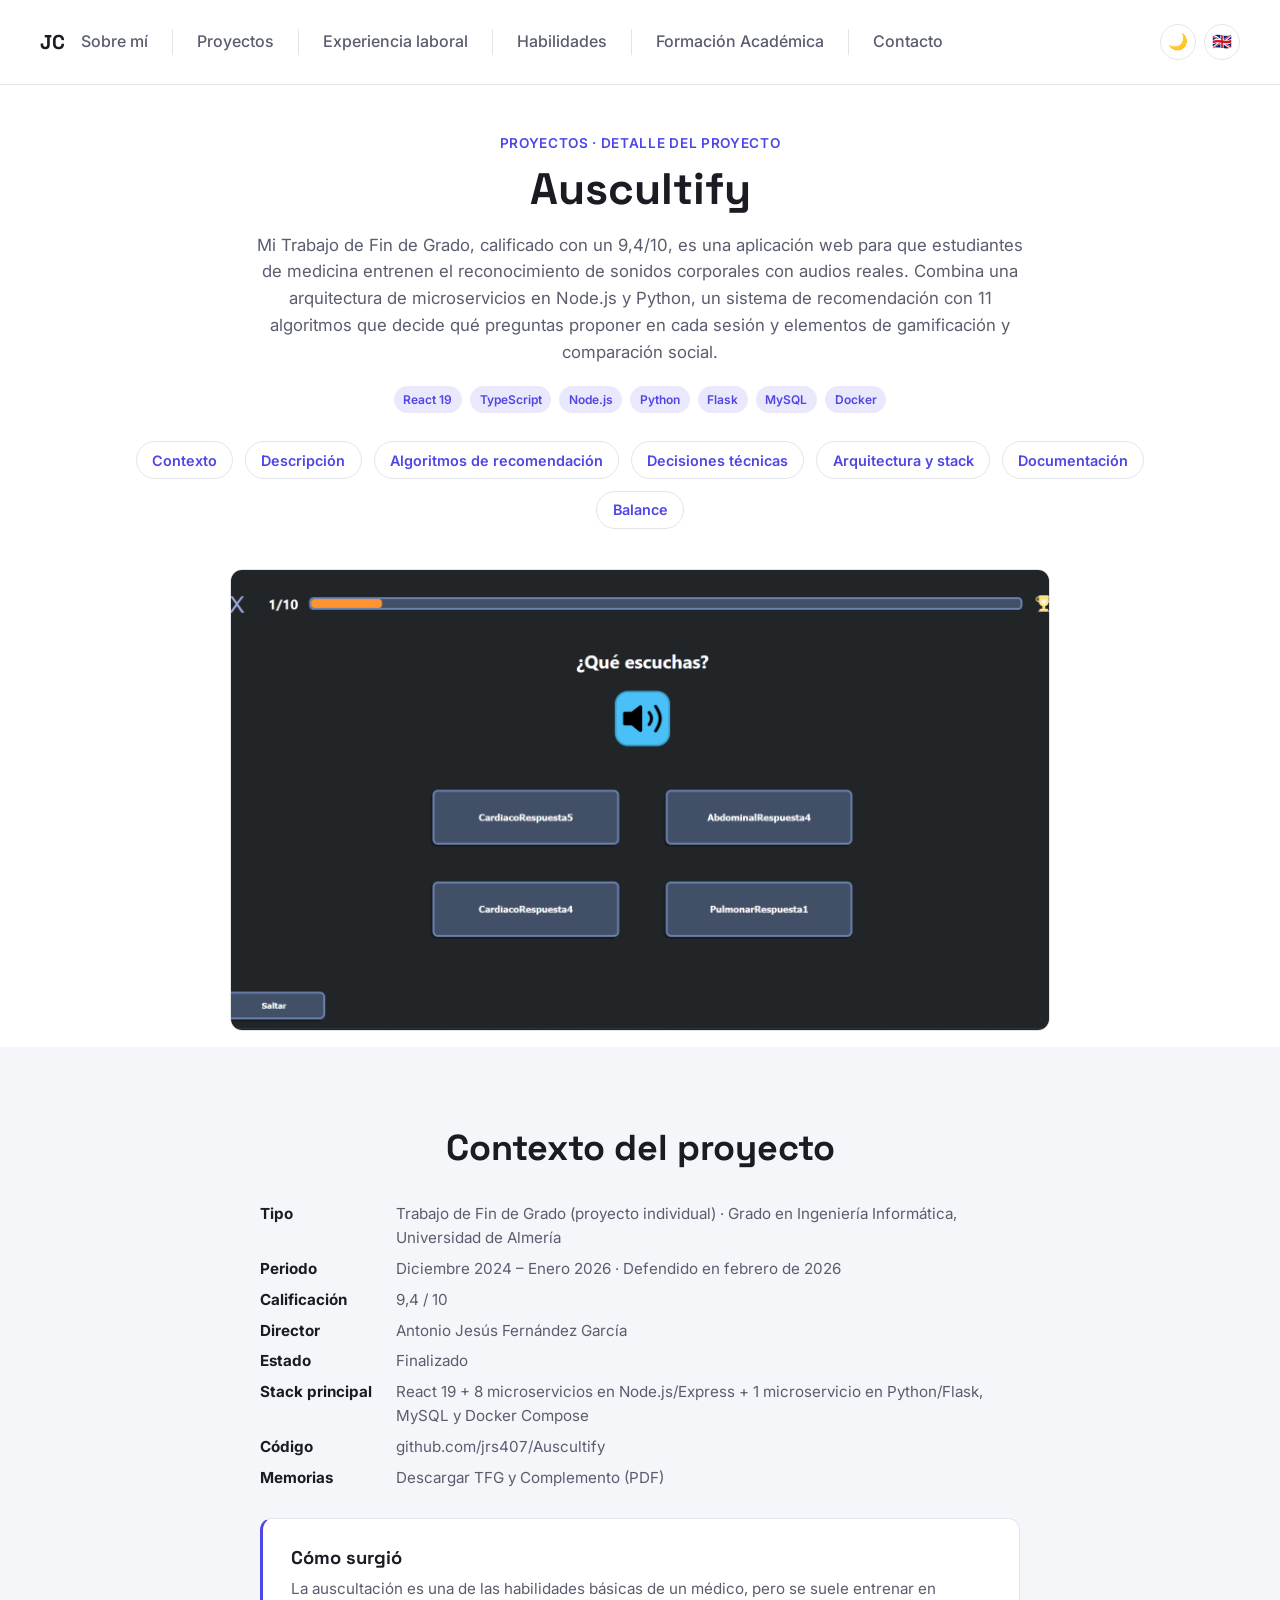
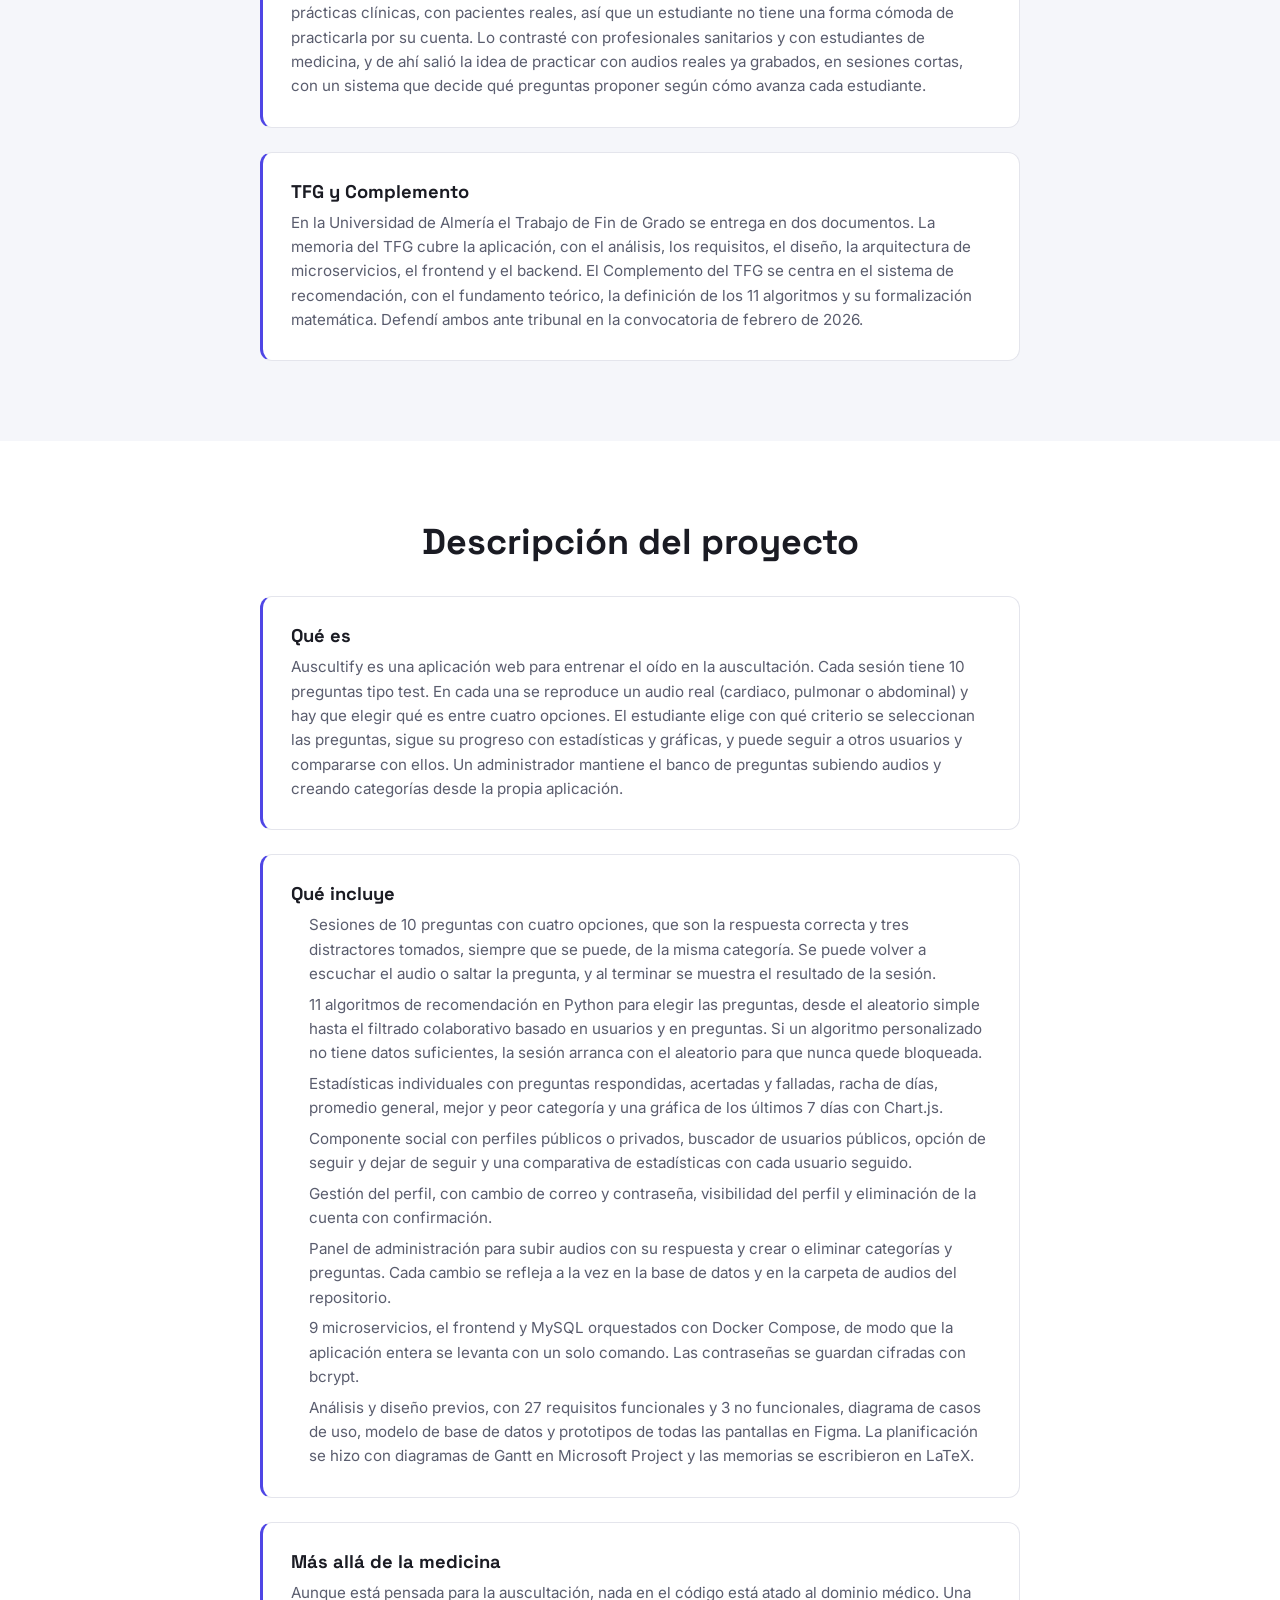
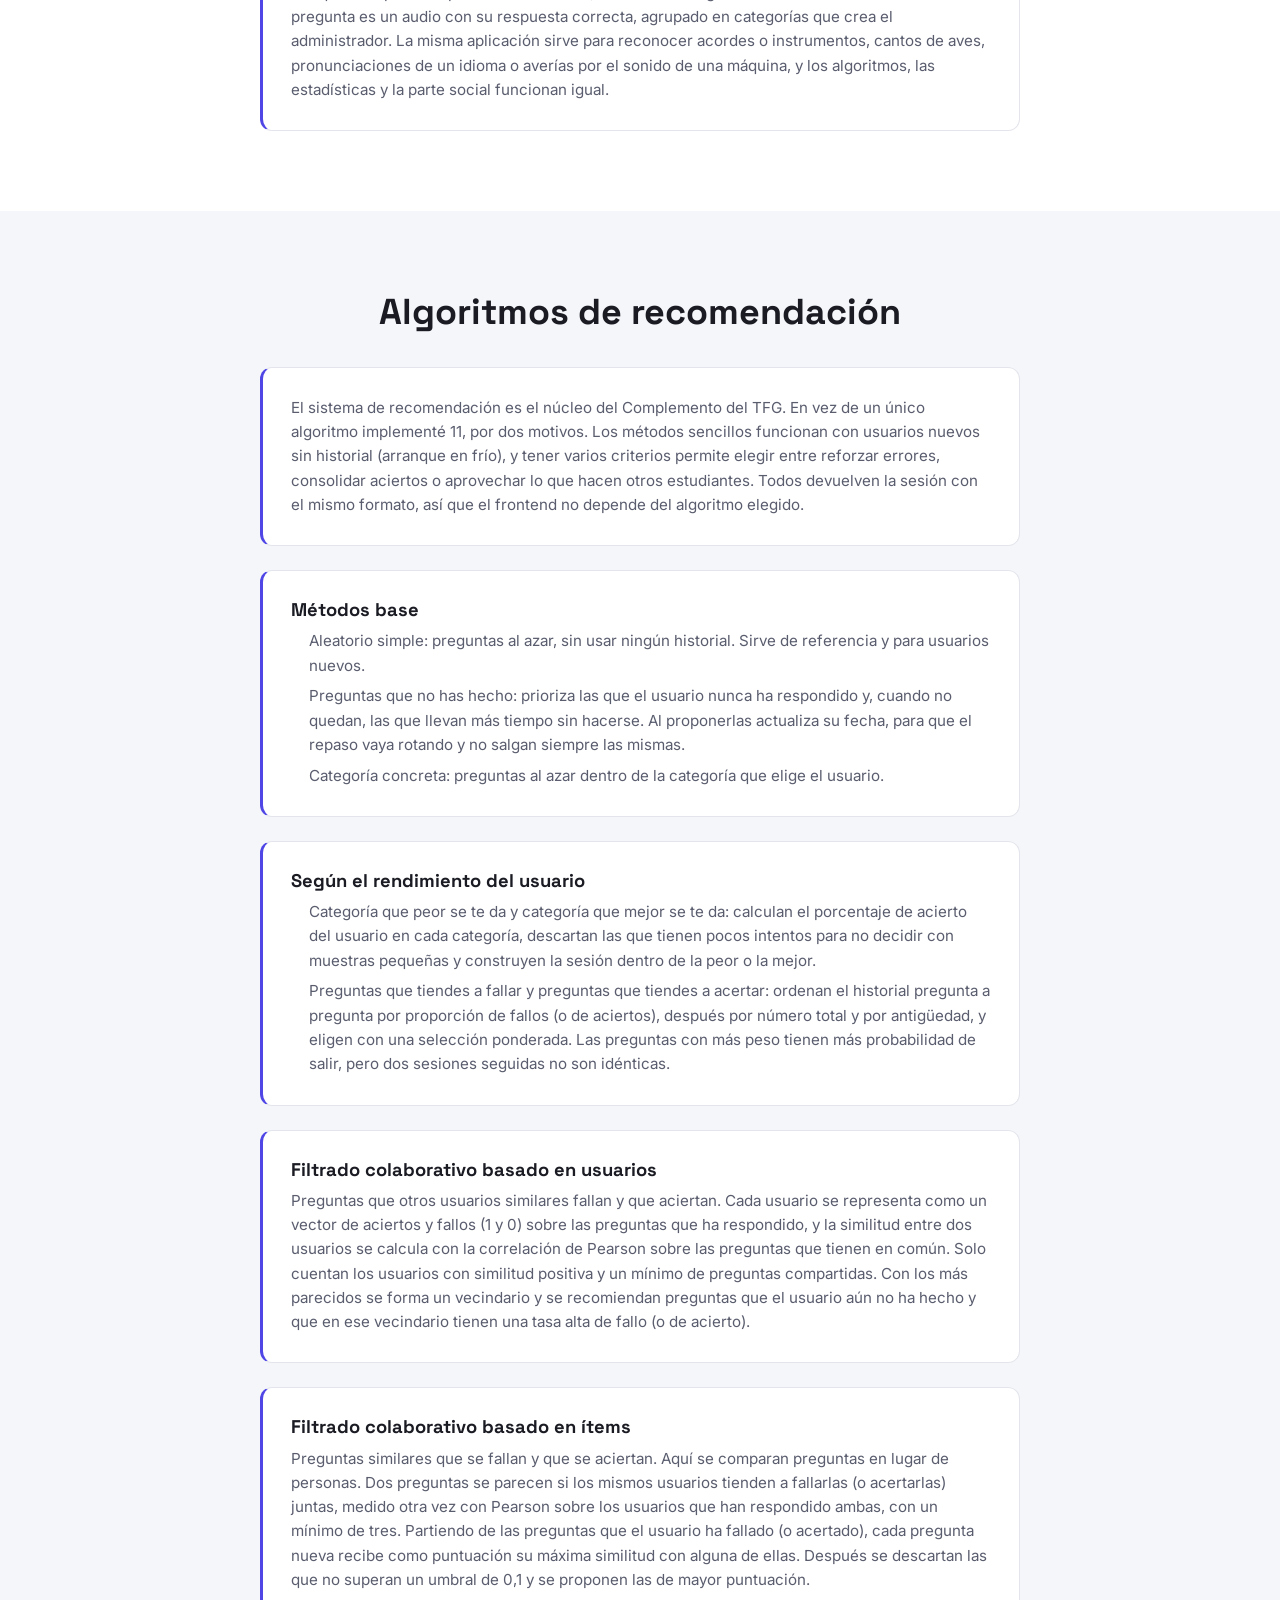
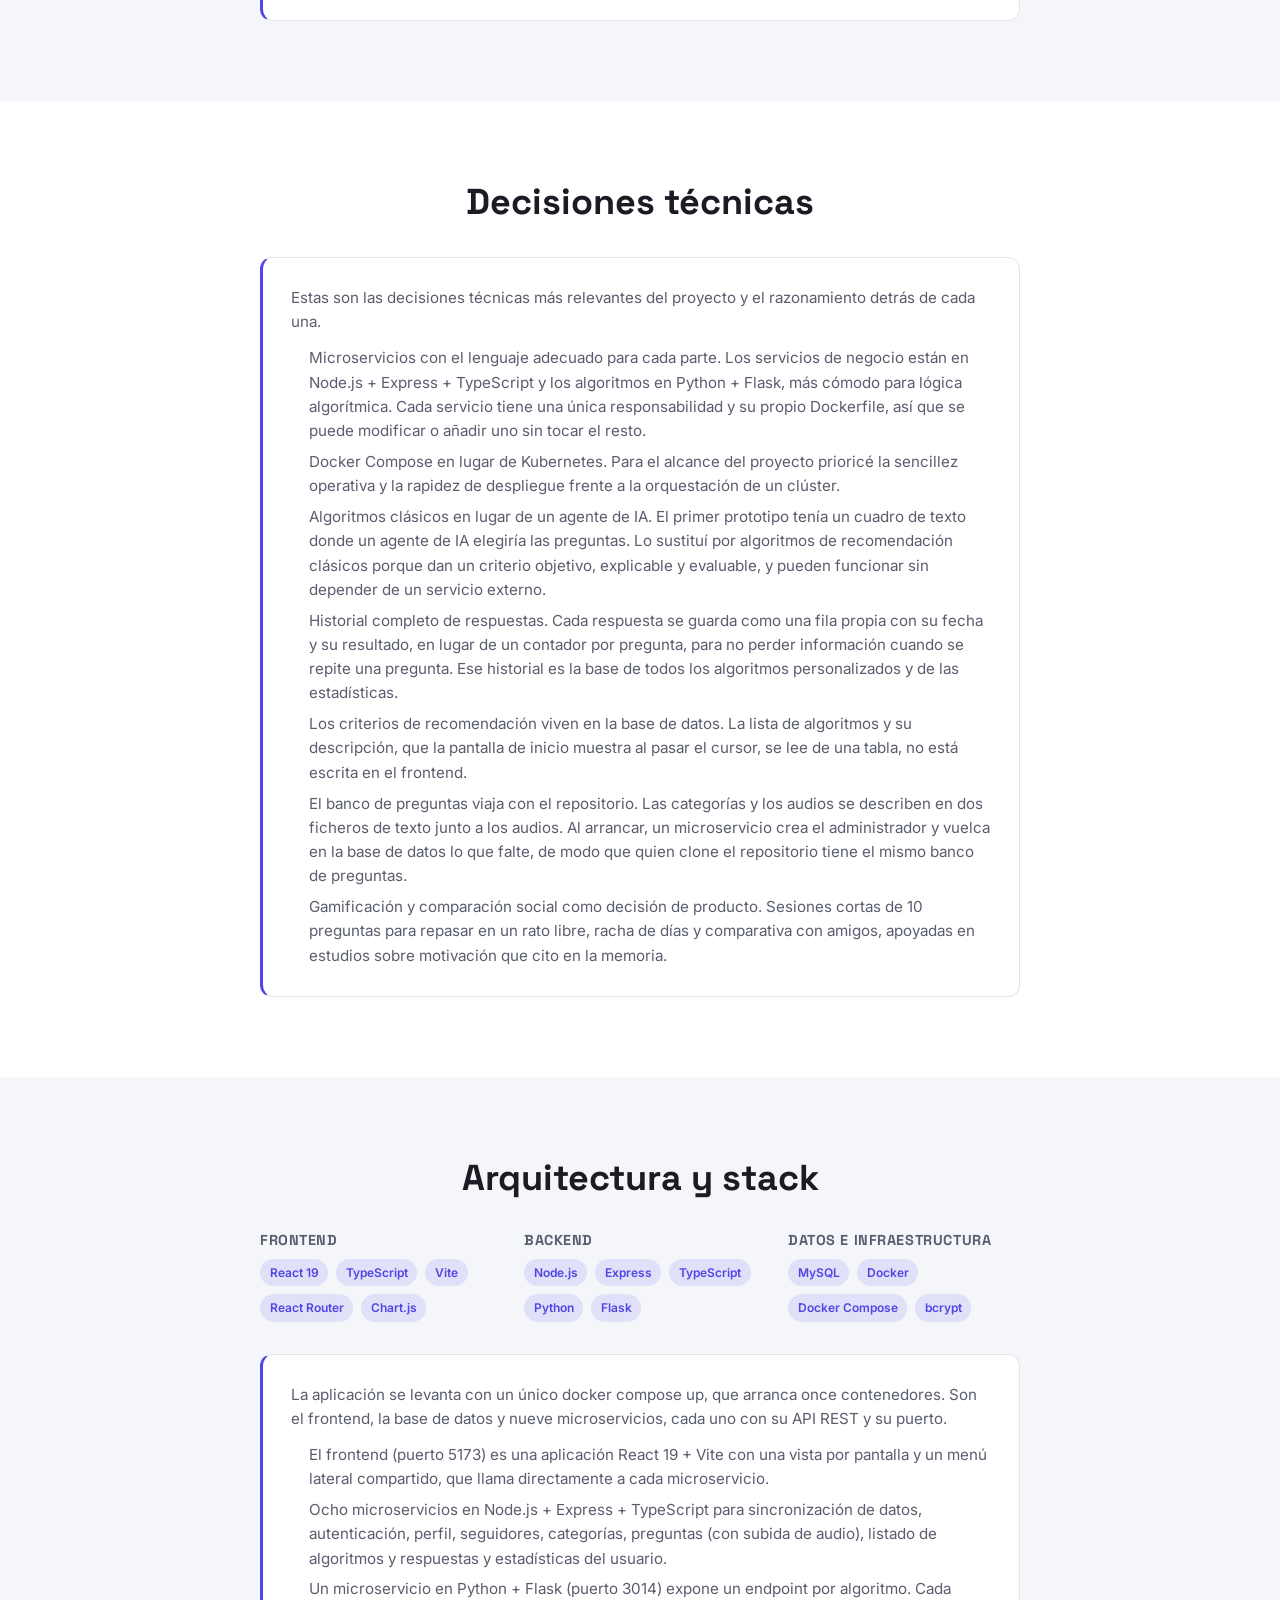
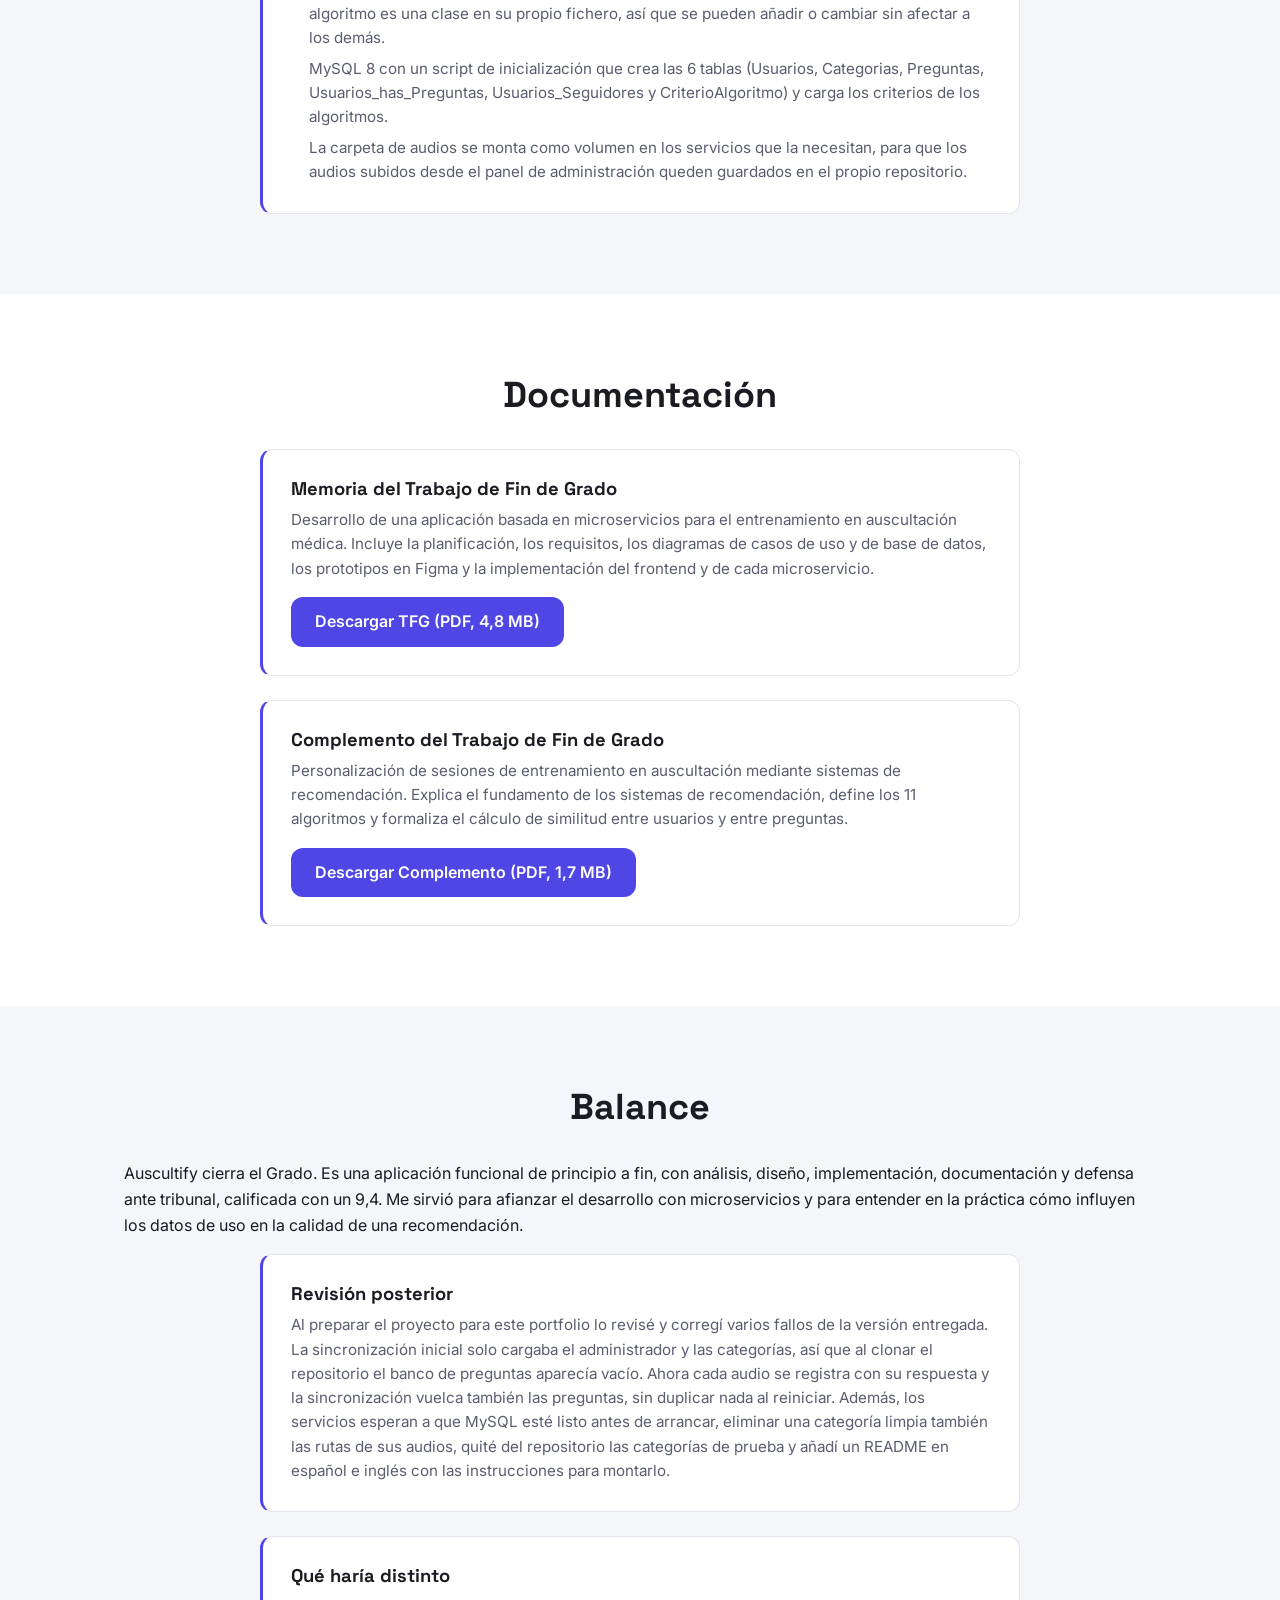
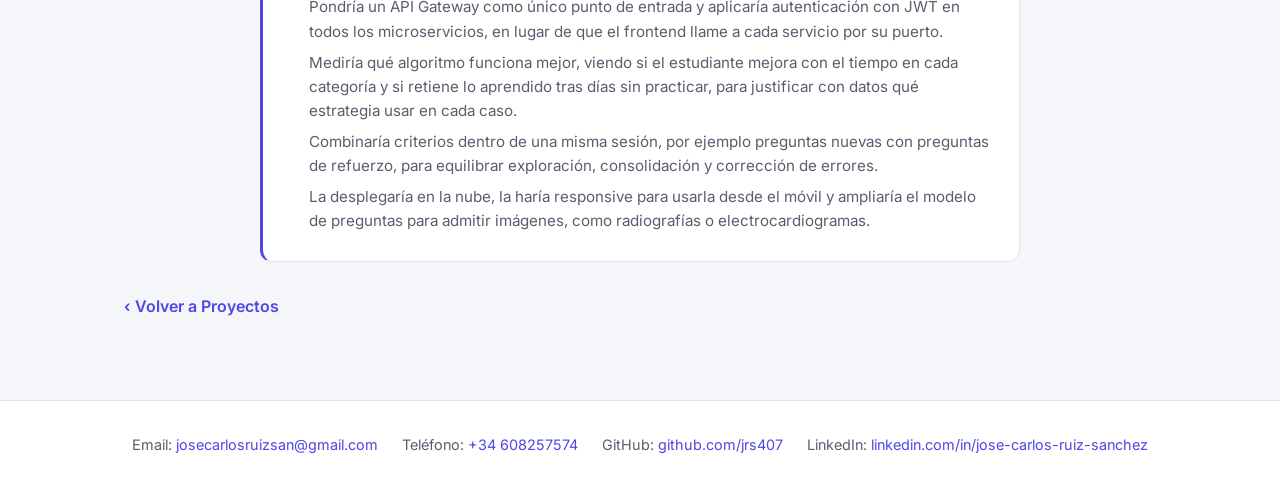
==== commit 792ffcc0: "Detallada informacion del grado y nuevas pericias" ====
--- a/auscultify.html
+++ b/auscultify.html
@@ -61,12 +61,12 @@
         <p class="exp-eyebrow" data-i18n="au.eyebrow">Proyectos · Detalle del proyecto</p>
         <h1 data-i18n="au.h1">Auscultify</h1>
         <p class="exp-lead" data-i18n="au.lead">
-          Mi Trabajo de Fin de Grado, calificado con un 9,4/10: una aplicación
-          web para que estudiantes de medicina entrenen el reconocimiento de
-          sonidos corporales con audios reales. Combina una arquitectura de
-          microservicios en Node.js y Python, un sistema de recomendación con
-          11 algoritmos que decide qué preguntas proponer en cada sesión y
-          elementos de gamificación y comparación social.
+          Mi Trabajo de Fin de Grado, calificado con un 9,4/10, es una
+          aplicación web para que estudiantes de medicina entrenen el
+          reconocimiento de sonidos corporales con audios reales. Combina una
+          arquitectura de microservicios en Node.js y Python, un sistema de
+          recomendación con 11 algoritmos que decide qué preguntas proponer en
+          cada sesión y elementos de gamificación y comparación social.
         </p>
         <ul class="exp-tags exp-hero-tags">
           <li>React 19</li>
@@ -89,7 +89,7 @@
 
         <figure class="exp-hero-media">
           <button type="button" class="exp-hero-zoom" data-i18n-label="zoom.open" aria-label="Ampliar imagen">
-            <img src="assets/img/Proyecto/auscultify.png" data-i18n-alt="au.hero.imgAlt" alt="Pantalla de una pregunta de Auscultify: botón para reproducir el audio y cuatro opciones de respuesta" draggable="false" />
+            <img src="assets/img/Proyecto/auscultify.png" data-i18n-alt="au.hero.imgAlt" alt="Pantalla de una pregunta de Auscultify, con un botón para reproducir el audio y cuatro opciones de respuesta" draggable="false" />
           </button>
         </figure>
       </div>
@@ -132,8 +132,8 @@
             se suele entrenar en prácticas clínicas, con pacientes reales, así
             que un estudiante no tiene una forma cómoda de practicarla por su
             cuenta. Lo contrasté con profesionales sanitarios y con estudiantes
-            de medicina, y de ahí salió la idea: practicar con audios reales ya
-            grabados, en sesiones cortas, con un sistema que decide qué
+            de medicina, y de ahí salió la idea de practicar con audios reales
+            ya grabados, en sesiones cortas, con un sistema que decide qué
             preguntas proponer según cómo avanza cada estudiante.
           </p>
         </div>
@@ -142,12 +142,12 @@
           <h3 data-i18n="au.context.parts.h3">TFG y Complemento</h3>
           <p data-i18n="au.context.parts.p">
             En la Universidad de Almería el Trabajo de Fin de Grado se entrega
-            en dos documentos. La memoria del TFG cubre la aplicación: análisis,
-            requisitos, diseño, arquitectura de microservicios, frontend y
-            backend. El Complemento del TFG se centra en el sistema de
-            recomendación: el fundamento teórico, la definición de los 11
-            algoritmos y su formalización matemática. Defendí ambos ante
-            tribunal en la convocatoria de febrero de 2026.
+            en dos documentos. La memoria del TFG cubre la aplicación, con el
+            análisis, los requisitos, el diseño, la arquitectura de
+            microservicios, el frontend y el backend. El Complemento del TFG se
+            centra en el sistema de recomendación, con el fundamento teórico, la
+            definición de los 11 algoritmos y su formalización matemática.
+            Defendí ambos ante tribunal en la convocatoria de febrero de 2026.
           </p>
         </div>
       </div>
@@ -161,27 +161,28 @@
           <h3 data-i18n="au.desc.what.h3">Qué es</h3>
           <p data-i18n="au.desc.what.p">
             Auscultify es una aplicación web para entrenar el oído en la
-            auscultación. Cada sesión tiene 10 preguntas tipo test: se reproduce
-            un audio real (cardiaco, pulmonar o abdominal) y hay que elegir qué
-            es entre cuatro opciones. El estudiante elige con qué criterio se
-            seleccionan las preguntas, sigue su progreso con estadísticas y
-            gráficas, y puede seguir a otros usuarios y compararse con ellos.
-            Un administrador mantiene el banco de preguntas subiendo audios y
-            creando categorías desde la propia aplicación.
+            auscultación. Cada sesión tiene 10 preguntas tipo test. En cada una
+            se reproduce un audio real (cardiaco, pulmonar o abdominal) y hay
+            que elegir qué es entre cuatro opciones. El estudiante elige con qué
+            criterio se seleccionan las preguntas, sigue su progreso con
+            estadísticas y gráficas, y puede seguir a otros usuarios y
+            compararse con ellos. Un administrador mantiene el banco de
+            preguntas subiendo audios y creando categorías desde la propia
+            aplicación.
           </p>
         </div>
 
         <div class="exp-detail-card reveal-left reveal-2">
           <h3 data-i18n="au.desc.includes.h3">Qué incluye</h3>
           <ul>
-            <li data-i18n="au.desc.includes.li1">Sesiones de 10 preguntas con cuatro opciones: la respuesta correcta y tres distractores tomados, siempre que se puede, de la misma categoría. Se puede volver a escuchar el audio o saltar la pregunta, y al terminar se muestra el resultado de la sesión.</li>
+            <li data-i18n="au.desc.includes.li1">Sesiones de 10 preguntas con cuatro opciones, que son la respuesta correcta y tres distractores tomados, siempre que se puede, de la misma categoría. Se puede volver a escuchar el audio o saltar la pregunta, y al terminar se muestra el resultado de la sesión.</li>
             <li data-i18n="au.desc.includes.li2">11 algoritmos de recomendación en Python para elegir las preguntas, desde el aleatorio simple hasta el filtrado colaborativo basado en usuarios y en preguntas. Si un algoritmo personalizado no tiene datos suficientes, la sesión arranca con el aleatorio para que nunca quede bloqueada.</li>
-            <li data-i18n="au.desc.includes.li3">Estadísticas individuales: preguntas respondidas, acertadas y falladas, racha de días, promedio general, mejor y peor categoría y una gráfica de los últimos 7 días con Chart.js.</li>
-            <li data-i18n="au.desc.includes.li4">Componente social: perfiles públicos o privados, buscador de usuarios públicos, seguir y dejar de seguir, y una comparativa de estadísticas con cada usuario seguido.</li>
-            <li data-i18n="au.desc.includes.li5">Gestión del perfil: cambio de correo y contraseña, visibilidad del perfil y eliminación de la cuenta con confirmación.</li>
+            <li data-i18n="au.desc.includes.li3">Estadísticas individuales con preguntas respondidas, acertadas y falladas, racha de días, promedio general, mejor y peor categoría y una gráfica de los últimos 7 días con Chart.js.</li>
+            <li data-i18n="au.desc.includes.li4">Componente social con perfiles públicos o privados, buscador de usuarios públicos, opción de seguir y dejar de seguir y una comparativa de estadísticas con cada usuario seguido.</li>
+            <li data-i18n="au.desc.includes.li5">Gestión del perfil, con cambio de correo y contraseña, visibilidad del perfil y eliminación de la cuenta con confirmación.</li>
             <li data-i18n="au.desc.includes.li6">Panel de administración para subir audios con su respuesta y crear o eliminar categorías y preguntas. Cada cambio se refleja a la vez en la base de datos y en la carpeta de audios del repositorio.</li>
             <li data-i18n="au.desc.includes.li7">9 microservicios, el frontend y MySQL orquestados con Docker Compose, de modo que la aplicación entera se levanta con un solo comando. Las contraseñas se guardan cifradas con bcrypt.</li>
-            <li data-i18n="au.desc.includes.li8">Análisis y diseño previos: 27 requisitos funcionales y 3 no funcionales, diagrama de casos de uso, modelo de base de datos y prototipos de todas las pantallas en Figma; planificación con diagramas de Gantt en Microsoft Project y memorias escritas en LaTeX.</li>
+            <li data-i18n="au.desc.includes.li8">Análisis y diseño previos, con 27 requisitos funcionales y 3 no funcionales, diagrama de casos de uso, modelo de base de datos y prototipos de todas las pantallas en Figma. La planificación se hizo con diagramas de Gantt en Microsoft Project y las memorias se escribieron en LaTeX.</li>
           </ul>
         </div>
 
@@ -189,7 +190,7 @@
           <h3 data-i18n="au.desc.beyond.h3">Más allá de la medicina</h3>
           <p data-i18n="au.desc.beyond.p">
             Aunque está pensada para la auscultación, nada en el código está
-            atado al dominio médico: una pregunta es un audio con su respuesta
+            atado al dominio médico. Una pregunta es un audio con su respuesta
             correcta, agrupado en categorías que crea el administrador. La misma
             aplicación sirve para reconocer acordes o instrumentos, cantos de
             aves, pronunciaciones de un idioma o averías por el sonido de una
@@ -206,8 +207,8 @@
 
         <div class="exp-detail-card reveal-left">
           <p data-i18n="au.algo.p">
-            El sistema de recomendación es el núcleo del Complemento del TFG.
-            En vez de un único algoritmo implementé 11, por dos motivos: los
+            El sistema de recomendación es el núcleo del Complemento del TFG. En
+            vez de un único algoritmo implementé 11, por dos motivos. Los
             métodos sencillos funcionan con usuarios nuevos sin historial
             (arranque en frío), y tener varios criterios permite elegir entre
             reforzar errores, consolidar aciertos o aprovechar lo que hacen
@@ -252,14 +253,14 @@
           <h3 data-i18n="au.algo.item.h3">Filtrado colaborativo basado en ítems</h3>
           <p data-i18n="au.algo.item.p">
             Preguntas similares que se fallan y que se aciertan. Aquí se
-            comparan preguntas en lugar de personas: dos preguntas se parecen
-            si los mismos usuarios tienden a fallarlas (o acertarlas) juntas,
+            comparan preguntas en lugar de personas. Dos preguntas se parecen si
+            los mismos usuarios tienden a fallarlas (o acertarlas) juntas,
             medido otra vez con Pearson sobre los usuarios que han respondido
             ambas, con un mínimo de tres. Partiendo de las preguntas que el
             usuario ha fallado (o acertado), cada pregunta nueva recibe como
-            puntuación su máxima similitud con alguna de ellas; se descartan
-            las que no superan un umbral de 0,1 y se proponen las de mayor
-            puntuación.
+            puntuación su máxima similitud con alguna de ellas. Después se
+            descartan las que no superan un umbral de 0,1 y se proponen las de
+            mayor puntuación.
           </p>
         </div>
       </div>
@@ -280,7 +281,7 @@
             <li data-i18n="au.decisions.li3">Algoritmos clásicos en lugar de un agente de IA. El primer prototipo tenía un cuadro de texto donde un agente de IA elegiría las preguntas. Lo sustituí por algoritmos de recomendación clásicos porque dan un criterio objetivo, explicable y evaluable, y pueden funcionar sin depender de un servicio externo.</li>
             <li data-i18n="au.decisions.li4">Historial completo de respuestas. Cada respuesta se guarda como una fila propia con su fecha y su resultado, en lugar de un contador por pregunta, para no perder información cuando se repite una pregunta. Ese historial es la base de todos los algoritmos personalizados y de las estadísticas.</li>
             <li data-i18n="au.decisions.li5">Los criterios de recomendación viven en la base de datos. La lista de algoritmos y su descripción, que la pantalla de inicio muestra al pasar el cursor, se lee de una tabla, no está escrita en el frontend.</li>
-            <li data-i18n="au.decisions.li6">El banco de preguntas viaja con el repositorio. Las categorías y los audios se describen en dos ficheros de texto junto a los audios; al arrancar, un microservicio crea el administrador y vuelca en la base de datos lo que falte, de modo que quien clone el repositorio tiene el mismo banco de preguntas.</li>
+            <li data-i18n="au.decisions.li6">El banco de preguntas viaja con el repositorio. Las categorías y los audios se describen en dos ficheros de texto junto a los audios. Al arrancar, un microservicio crea el administrador y vuelca en la base de datos lo que falte, de modo que quien clone el repositorio tiene el mismo banco de preguntas.</li>
             <li data-i18n="au.decisions.li7">Gamificación y comparación social como decisión de producto. Sesiones cortas de 10 preguntas para repasar en un rato libre, racha de días y comparativa con amigos, apoyadas en estudios sobre motivación que cito en la memoria.</li>
           </ul>
         </div>
@@ -326,13 +327,13 @@
         <div class="exp-detail-card reveal-left">
           <p data-i18n="au.arch.detail.p">
             La aplicación se levanta con un único docker compose up, que arranca
-            once contenedores: el frontend, la base de datos y nueve
+            once contenedores. Son el frontend, la base de datos y nueve
             microservicios, cada uno con su API REST y su puerto.
           </p>
           <ul>
             <li data-i18n="au.arch.detail.li1">El frontend (puerto 5173) es una aplicación React 19 + Vite con una vista por pantalla y un menú lateral compartido, que llama directamente a cada microservicio.</li>
-            <li data-i18n="au.arch.detail.li2">Ocho microservicios en Node.js + Express + TypeScript: sincronización de datos, autenticación, perfil, seguidores, categorías, preguntas (con subida de audio), listado de algoritmos y respuestas y estadísticas del usuario.</li>
-            <li data-i18n="au.arch.detail.li3">Un microservicio en Python + Flask (puerto 3014) expone un endpoint por algoritmo; cada algoritmo es una clase en su propio fichero, así que se pueden añadir o cambiar sin afectar a los demás.</li>
+            <li data-i18n="au.arch.detail.li2">Ocho microservicios en Node.js + Express + TypeScript para sincronización de datos, autenticación, perfil, seguidores, categorías, preguntas (con subida de audio), listado de algoritmos y respuestas y estadísticas del usuario.</li>
+            <li data-i18n="au.arch.detail.li3">Un microservicio en Python + Flask (puerto 3014) expone un endpoint por algoritmo. Cada algoritmo es una clase en su propio fichero, así que se pueden añadir o cambiar sin afectar a los demás.</li>
             <li data-i18n="au.arch.detail.li4">MySQL 8 con un script de inicialización que crea las 6 tablas (Usuarios, Categorias, Preguntas, Usuarios_has_Preguntas, Usuarios_Seguidores y CriterioAlgoritmo) y carga los criterios de los algoritmos.</li>
             <li data-i18n="au.arch.detail.li5">La carpeta de audios se monta como volumen en los servicios que la necesitan, para que los audios subidos desde el panel de administración queden guardados en el propio repositorio.</li>
           </ul>
@@ -377,7 +378,7 @@
       <div class="container">
         <h2 class="section-title reveal-left" data-i18n="au.balance.title">Balance</h2>
         <p class="reveal-left" data-i18n="au.balance.lead">
-          Auscultify cierra el Grado: una aplicación funcional de principio a
+          Auscultify cierra el Grado. Es una aplicación funcional de principio a
           fin, con análisis, diseño, implementación, documentación y defensa
           ante tribunal, calificada con un 9,4. Me sirvió para afianzar el
           desarrollo con microservicios y para entender en la práctica cómo
@@ -390,7 +391,7 @@
             Al preparar el proyecto para este portfolio lo revisé y corregí
             varios fallos de la versión entregada. La sincronización inicial
             solo cargaba el administrador y las categorías, así que al clonar el
-            repositorio el banco de preguntas aparecía vacío; ahora cada audio
+            repositorio el banco de preguntas aparecía vacío. Ahora cada audio
             se registra con su respuesta y la sincronización vuelca también las
             preguntas, sin duplicar nada al reiniciar. Además, los servicios
             esperan a que MySQL esté listo antes de arrancar, eliminar una
@@ -404,7 +405,7 @@
           <h3 data-i18n="au.balance.different.h3">Qué haría distinto</h3>
           <ul>
             <li data-i18n="au.balance.different.li1">Pondría un API Gateway como único punto de entrada y aplicaría autenticación con JWT en todos los microservicios, en lugar de que el frontend llame a cada servicio por su puerto.</li>
-            <li data-i18n="au.balance.different.li2">Mediría qué algoritmo funciona mejor: si el estudiante mejora con el tiempo en cada categoría y si retiene lo aprendido tras días sin practicar, para justificar con datos qué estrategia usar en cada caso.</li>
+            <li data-i18n="au.balance.different.li2">Mediría qué algoritmo funciona mejor, viendo si el estudiante mejora con el tiempo en cada categoría y si retiene lo aprendido tras días sin practicar, para justificar con datos qué estrategia usar en cada caso.</li>
             <li data-i18n="au.balance.different.li3">Combinaría criterios dentro de una misma sesión, por ejemplo preguntas nuevas con preguntas de refuerzo, para equilibrar exploración, consolidación y corrección de errores.</li>
             <li data-i18n="au.balance.different.li4">La desplegaría en la nube, la haría responsive para usarla desde el móvil y ampliaría el modelo de preguntas para admitir imágenes, como radiografías o electrocardiogramas.</li>
           </ul>
